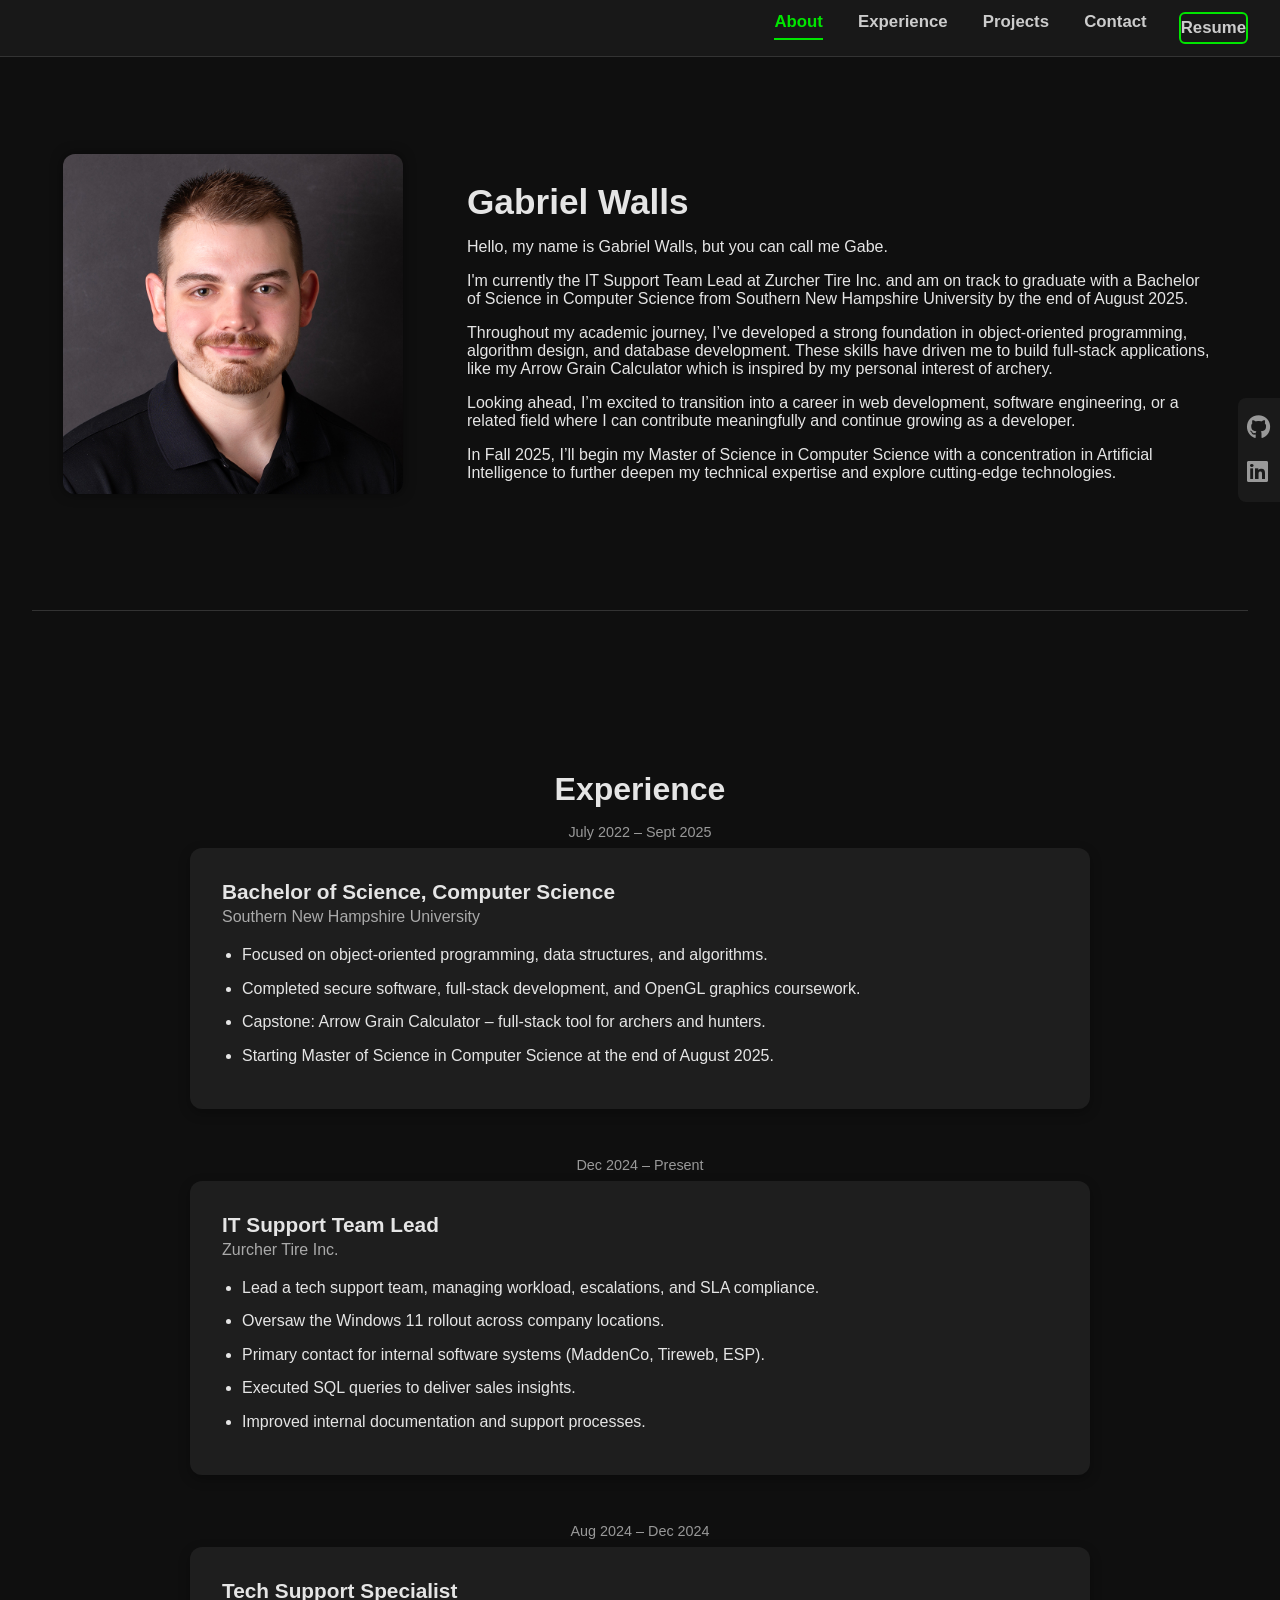
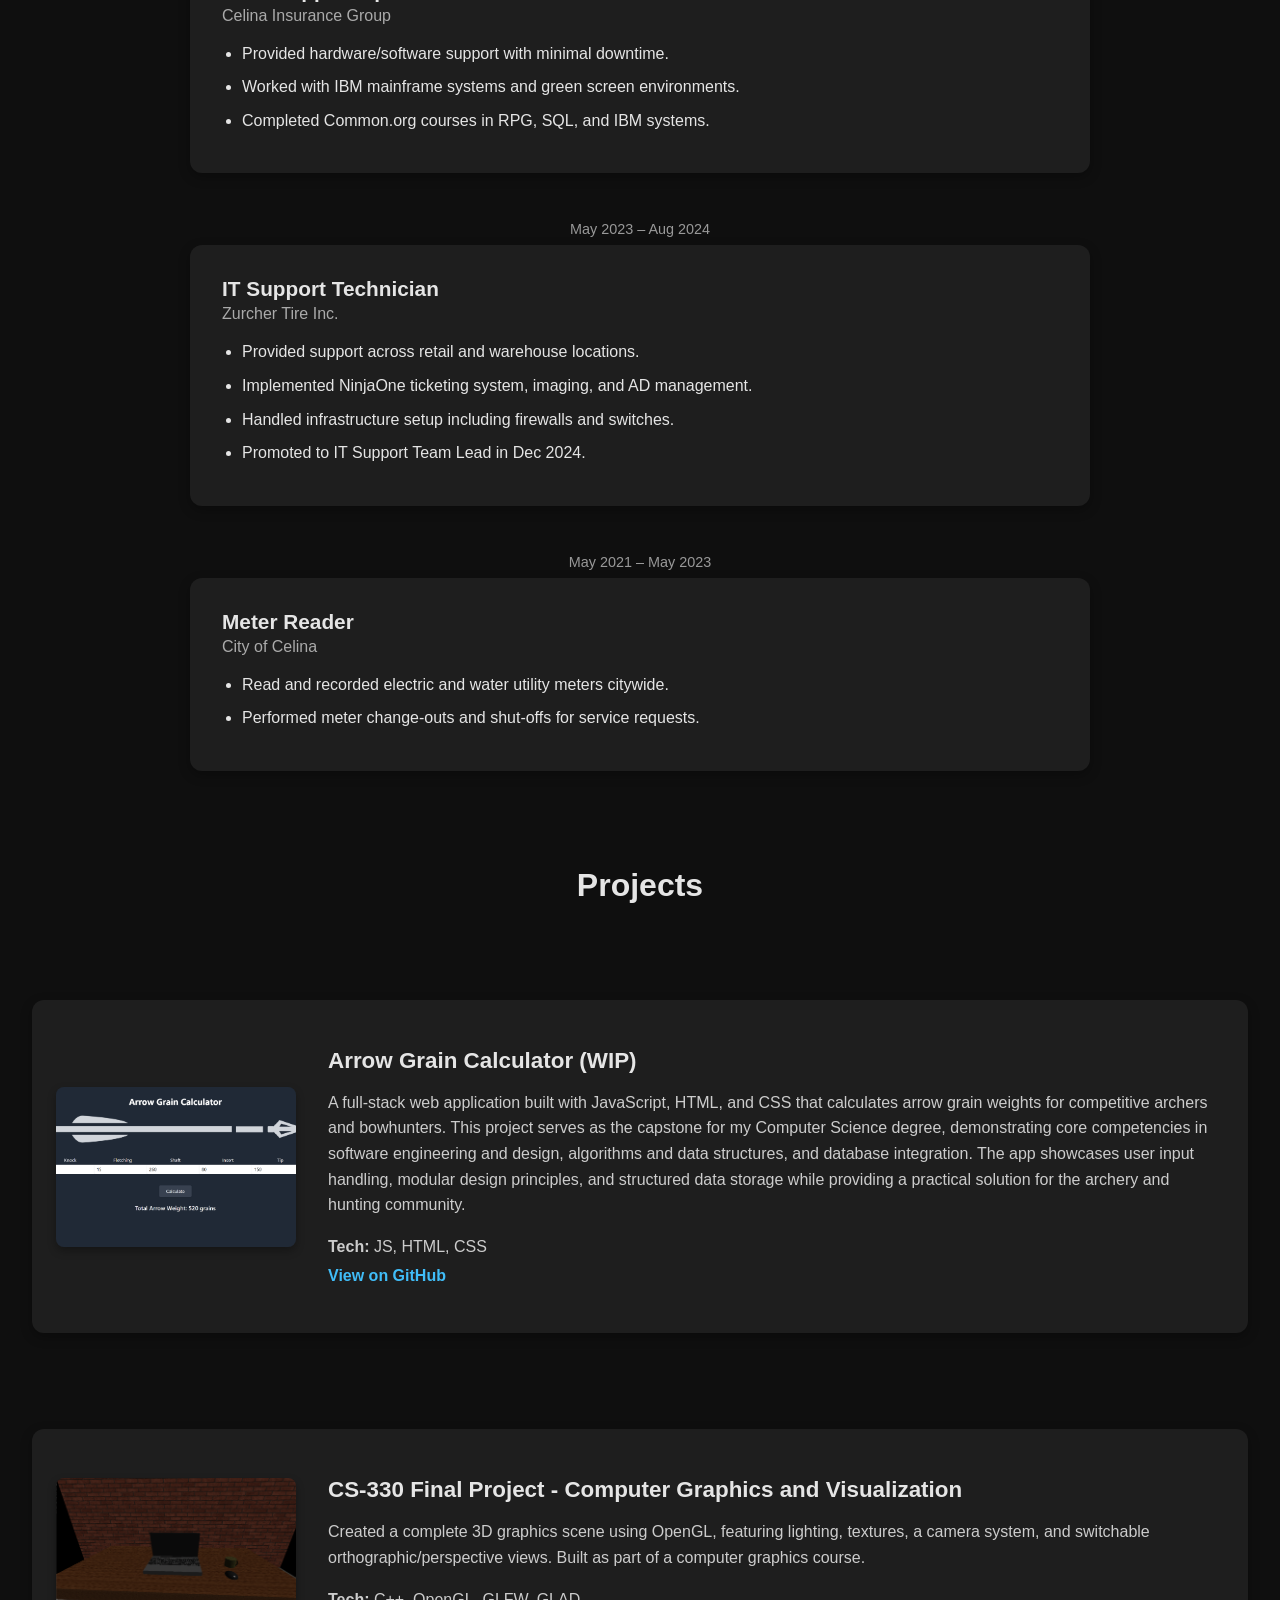
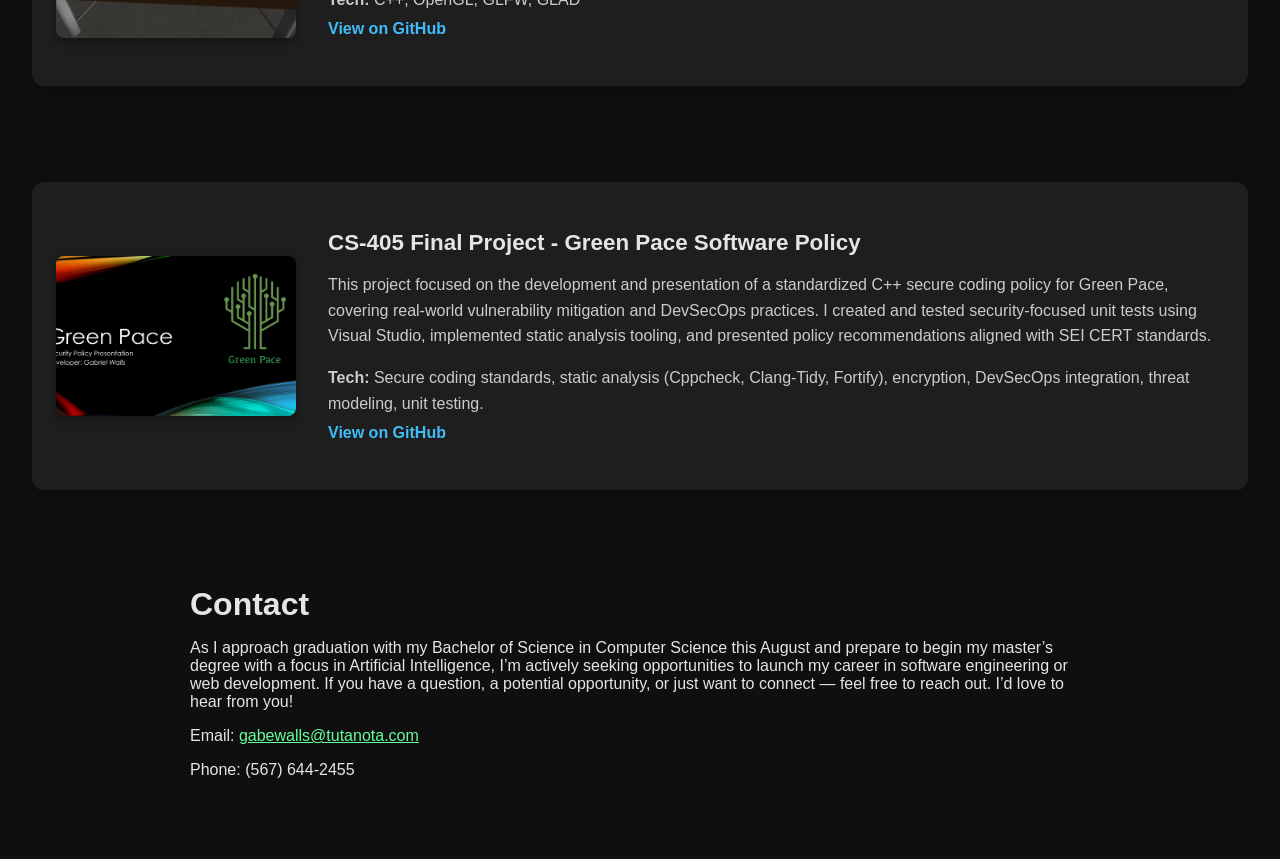
==== index.html @ 46e1a465 "Fixed github links for CS405 and CS330 projects" ====
<!DOCTYPE html>
<html lang="en">
<head>
  <meta charset="UTF-8" />
  
  <meta name="viewport" content="width=device-width, initial-scale=1.0"/>
  <title>Gabriel Walls | Portfolio</title>
  <link rel="stylesheet" href="styles.css">
  
  <!-- AOS (Animate On Scroll) CSS -->
  <link href="https://unpkg.com/aos@2.3.4/dist/aos.css" rel="stylesheet">
  <link rel="stylesheet" href="https://cdnjs.cloudflare.com/ajax/libs/font-awesome/6.5.0/css/all.min.css">

</head>
<body>
 

    <!-- Top-Centered Navigation -->
    <header class="top-nav">
      <!-- <h1>Gabriel Walls</h1> -->
      <nav>
        <ul>
          <li><a href="#about">About</a></li>
          <li><a href="#experience">Experience</a></li>
          <li><a href="#projects">Projects</a></li>
          <li><a href="#contact">Contact</a></li>
        </ul>
        
      <a href="path/to/Gabriel_Walls_Resume.pdf" 
       class="resume-btn" 
       target="_blank" 
       rel="noopener noreferrer">
      Resume
        </a>
      </nav>
      
     <div class="social-vertical">
      <a href="https://github.com/GabeWalls" target="_blank" aria-label="GitHub">
        <i class="fab fa-github"></i>
      </a>
      <a href="https://www.linkedin.com/in/gabriel-walls-12373b21a/" target="_blank" aria-label="LinkedIn">
        <i class="fab fa-linkedin"></i>
      </a>
    </div>


  </header>
  
    <!-- Main Content Area -->

      <!-- About Section -->
      <section id="about" class="about-section" data-aos="fade-right">
        <div class="about-image">
          <img src="images/Gabe.Walls.jpg" alt="Gabriel Walls">
        </div>
        <div class="about-text">
          <h2>Gabriel Walls</h2>
            <p>Hello, my name is Gabriel Walls, but you can call me Gabe.</p>
          
            <p>I'm currently the IT Support Team Lead at Zurcher Tire Inc. and am on track to graduate with a Bachelor of Science in Computer Science from Southern New Hampshire University by the end of August 2025.</p>
  
            <p>Throughout my academic journey, I’ve developed a strong foundation in object-oriented programming, algorithm design, and database development. These skills have driven me to build full-stack applications, like my Arrow Grain Calculator which is inspired by my personal interest of archery.</p>
  
            <p>Looking ahead, I’m excited to transition into a career in web development, software engineering, or a related field where I can contribute meaningfully and continue growing as a developer.</p>

            <p>In Fall 2025, I’ll begin my Master of Science in Computer Science with a concentration in Artificial Intelligence to further deepen my technical expertise and explore cutting-edge technologies.</p>
        </div>
      </section>

  <!-- Moved this down to see if it makes about section wider.  .content was constricting about section from being wider-->
  <!-- <main class="content"> -->
  
      <!-- Experience Section -->
      <section id="experience">
        <h2 data-aos="fade-right">Experience</h2>
        
         <div class="experience-item" data-aos="fade-right">
          <div class="experience-date">July 2022 – Sept 2025</div>
          <div class="experience-bubble">
            <h3>Bachelor of Science, Computer Science</h3>
            <h4>Southern New Hampshire University</h4>
            <ul>
              <li>Focused on object-oriented programming, data structures, and algorithms.</li>
              <li>Completed secure software, full-stack development, and OpenGL graphics coursework.</li>
              <li>Capstone: Arrow Grain Calculator – full-stack tool for archers and hunters.</li>
              <li>Starting Master of Science in Computer Science at the end of August 2025.</li>
            </ul>
          </div>
        </div>
      
        <div class="experience-item" data-aos="fade-right">
          <div class="experience-date">Dec 2024 – Present</div>
          <div class="experience-bubble">
            <h3>IT Support Team Lead</h3>
            <h4>Zurcher Tire Inc.</h4>
            <ul>
              <li>Lead a tech support team, managing workload, escalations, and SLA compliance.</li>
              <li>Oversaw the Windows 11 rollout across company locations.</li>
              <li>Primary contact for internal software systems (MaddenCo, Tireweb, ESP).</li>
              <li>Executed SQL queries to deliver sales insights.</li>
              <li>Improved internal documentation and support processes.</li>
            </ul>
          </div>
        </div>
      
        <div class="experience-item" data-aos="fade-right">
          <div class="experience-date">Aug 2024 – Dec 2024</div>
          <div class="experience-bubble">
            <h3>Tech Support Specialist</h3>
            <h4>Celina Insurance Group</h4>
            <ul>
              <li>Provided hardware/software support with minimal downtime.</li>
              <li>Worked with IBM mainframe systems and green screen environments.</li>
              <li>Completed Common.org courses in RPG, SQL, and IBM systems.</li>
            </ul>
          </div>
        </div>
      
        <div class="experience-item" data-aos="fade-right">
          <div class="experience-date">May 2023 – Aug 2024</div>
          <div class="experience-bubble">
            <h3>IT Support Technician</h3>
            <h4>Zurcher Tire Inc.</h4>
            <ul>
              <li>Provided support across retail and warehouse locations.</li>
              <li>Implemented NinjaOne ticketing system, imaging, and AD management.</li>
              <li>Handled infrastructure setup including firewalls and switches.</li>
              <li>Promoted to IT Support Team Lead in Dec 2024.</li>
            </ul>
          </div>
        </div>
      
        <div class="experience-item" data-aos="fade-right">
          <div class="experience-date">May 2021 – May 2023</div>
          <div class="experience-bubble">
            <h3>Meter Reader</h3>
            <h4>City of Celina</h4>
            <ul>
              <li>Read and recorded electric and water utility meters citywide.</li>
              <li>Performed meter change-outs and shut-offs for service requests.</li>
            </ul>
          </div>
        </div>
        
      </section>

      <!-- Projects Section -->
      <section id="projects">
        <h2 data-aos="fade-right">Projects</h2>
      
        <div class="project" data-aos="fade-right">
          <img src="images/arrow-grain-calculator.png" alt="Arrow Grain Calculator screenshot">
          <div class="project-details">
            <h3>Arrow Grain Calculator (WIP)</h3>
            <p>A full-stack web application built with JavaScript, HTML, and CSS that calculates arrow grain weights for competitive archers and bowhunters. This project serves as the capstone for my Computer Science degree, demonstrating core competencies in software engineering and design, algorithms and data structures, and database integration. The app showcases user input handling, modular design principles, and structured data storage while providing a practical solution for the archery and hunting community.</p>
            <p><strong>Tech:</strong> JS, HTML, CSS</p>
            <a href="https://github.com/GabeWalls/arrow-grain-calculator" target="_blank">View on GitHub</a>
          </div>
        </div>
      
        <div class="project" data-aos="fade-right">
          <img src="images/CS330-project.png" alt="OpenGL Scene screenshot">
          <div class="project-details">
            <h3>CS-330 Final Project - Computer Graphics and Visualization</h3>
            <p>Created a complete 3D graphics scene using OpenGL, featuring lighting, textures, a camera system, and switchable orthographic/perspective views. Built as part of a computer graphics course.</p>
            <p><strong>Tech:</strong> C++, OpenGL, GLFW, GLAD</p>
            <a href="https://github.com/GabeWalls/CS330" target="_blank">View on GitHub</a>
          </div>
        </div>
      
        <div class="project" data-aos="fade-right">
          <img src="images/CS405-project.png" alt="Secure Software screenshot">
          <div class="project-details">
            <h3>CS-405 Final Project - Green Pace Software Policy</h3>
            <p>This project focused on the development and presentation of a standardized C++ secure coding policy for Green Pace, covering real-world vulnerability mitigation and DevSecOps practices. I created and tested security-focused unit tests using Visual Studio, implemented static analysis tooling, and presented policy recommendations aligned with SEI CERT standards.</p>
            <p><strong>Tech:</strong> Secure coding standards, static analysis (Cppcheck, Clang-Tidy, Fortify), encryption, DevSecOps integration, threat modeling, unit testing.</p>
            <a href="https://github.com/GabeWalls/CS405" target="_blank">View on GitHub</a>
          </div>
        </div>
      </section>


      <!-- Contact Section -->
      <section id="contact" data-aos="fade-right">
        <h2 data-aos="fade-right">Contact</h2>
        <p>As I approach graduation with my Bachelor of Science in Computer Science this August and prepare to begin my master’s degree with a focus in Artificial Intelligence, I’m actively seeking opportunities to launch my career in software engineering or web development. If you have a question, a potential opportunity, or just want to connect — feel free to reach out. I’d love to hear from you!</p>
        <p>Email: <a href="mailto:gabewalls@tutanota.com">gabewalls@tutanota.com</a></p>
        <p>Phone: (567) 644-2455</p>
      </section>

    <!-- </main> -->
  

  <script>
  const sections = document.querySelectorAll("section");
  const navLinks = document.querySelectorAll(".top-nav nav a");

  window.addEventListener("scroll", () => {
    let current = "";

    sections.forEach((section) => {
      const sectionTop = section.offsetTop;
      const sectionHeight = section.clientHeight;
      if (pageYOffset >= sectionTop - sectionHeight / 3) {
        current = section.getAttribute("id");
      }
    });

    navLinks.forEach((link) => {
      link.classList.remove("active");
      if (link.getAttribute("href") === `#${current}`) {
        link.classList.add("active");
      }
    });
  });
</script>

<!-- AOS JS -->
<script src="https://unpkg.com/aos@2.3.4/dist/aos.js"></script>
<script>
  AOS.init({
    once: true // ensures animations only happen once
  });
</script>
  
</body>
</html>
---- styles.css ----
body {
  margin: 0;
  font-family: 'Segoe UI', sans-serif;
  background-color: #0f0f0f;
  color: #e5e5e5;
  scroll-behavior: smooth;
}

html {
  scroll-padding-top: 100px; /* Match this to your navbar height */
}

/* TOP NAVIGATION */
.top-nav {
  background-color: rgba(26, 26, 26, 0.85);
  padding: 0.5rem 2rem;
  display: flex;
  justify-content: flex-end;
  align-items: center;
  position: sticky;
  top: 0;
  z-index: 1000;
  border-bottom: 1px solid #333;
  transition: background-color 0.3s ease;
}

.top-nav nav {
  display: flex;
  align-items: center;
  gap: 2rem;
}

/* Nav Links */
.top-nav nav ul {
  list-style: none;
  display: flex;
  gap: 2.2rem;
  margin: 0;
  padding: 0;
  align-items: center;
}

.top-nav nav li {
  display: flex;
  align-items: center;
}

.top-nav nav a {
  position: relative;
  color: #ccc;
  text-decoration: none;
  font-weight: 600;
  font-size: 1.05rem;
  padding: 0.25rem 0;
  transition: color 0.3s ease;
}

.top-nav nav ul a::after {
  content: "";
  position: absolute;
  width: 100%;
  height: 2px;
  bottom: -4px;
  left: 0;
  background-color: #00e600;
  transform: scaleX(0);
  transform-origin: right;
  transition: transform 0.3s ease;
}

.top-nav nav ul a:hover,
.top-nav nav ul a.active {
  color: #00e600;
}

.top-nav nav ul a:hover::after,
.top-nav nav ul a.active::after {
  transform: scaleX(1);
  transform-origin: left;
}

/* Resume Button */
/* Resume Button Wrapper */
.resume-button {
  margin-left: 1.5rem;
  position: relative;
  top: -2px; /* Slightly raise button */
}

/* Resume Button Styling */
.resume-btn {
  padding: 0.4rem 1rem;
  border: 1px solid #00e600;
  display: inline-block;
  padding: 0.5rem 1.2rem;
  border: 2px solid #00e600;
  background-color: transparent;
  color: #00e600;
  border-radius: 6px;
  font-weight: 600;
  font-size: 0.95rem;
  background-color: transparent;
  transition: background-color 0.3s ease, color 0.3s ease, transform 0.3s ease;
  display: inline-block;
  line-height: 1;
  text-decoration: none !important; /* Override underline */
  transition: background-color 0.3s ease, color 0.3s ease, transform 0.2s ease;
  line-height: 1.2;
}

.resume-btn:hover {
  background-color: #00e600;
  color: #000;
  text-decoration: none;       /* Prevent underline on hover */
  transform: translateY(-2px);
  box-shadow: 0 2px 6px rgba(0, 230, 0, 0.3);
  text-decoration: none !important; /* Ensure no underline on hover */
  } 
  
/* SOCIAL LINKS */
.social-vertical {
  position: fixed;
  top: 50%;
  right: 0;
  transform: translateY(-50%);
  display: flex;
  flex-direction: column;
  gap: 1rem;
  background: #1a1a1a;
  padding: 1rem 0.6rem;
  border-top-left-radius: 8px;
  border-bottom-left-radius: 8px;
  z-index: 1000;
}

.social-vertical a {
  color: #999;
  font-size: 1.5rem;
  transition: color 0.3s ease, transform 0.2s ease;
}

.social-vertical a:hover {
  color: #00e600;
  transform: scale(1.2);
}


/* ABOUT SECTION */
.about-section {
  max-width: 1400px; /* Wider container */
  margin: 0 auto;
  padding: 6rem 2rem 4rem;
  display: flex;
  align-items: center;
  justify-content: center;
  gap: 4rem; /* More breathing room */
  flex-wrap: wrap;
}

/* Text Container */
.about-text {
  flex: 1;
  min-width: 300px;
  max-width: 750px; /* Wider text column */
}

/* Image Styling */
.about-image img {
  width: 340px;
  height: 340px;
  object-fit: cover;
  border-radius: 12px;
  box-shadow: 0 0 12px rgba(0, 0, 0, 0.5);
  transition: transform 0.3s ease, box-shadow 0.3s ease;
}

.about-image img:hover {
  transform: translateY(-6px);
  box-shadow: 0 6px 16px rgba(0, 0, 0, 0.6);
}

/* Heading */
.about-text h2 {
  font-size: 2.2rem;
  margin-bottom: 1rem;
}

/* soft divider after about section */
.about-section::after {
  content: "";
  display: block;
  width: 100%;
  height: 1px;
  background-color: #333;
  margin-top: 3rem;
}

/* EXPERIENCE SECTION */
#experience {
  max-width: 900px;
  margin: 5rem auto;
  margin-top: 6rem;
  margin-bottom: 6rem;
  padding: 0 1rem;
  text-align: center;
}

.experience-item {
  margin-bottom: 3rem;
}

.experience-date {
  font-size: 0.9rem;
  color: #999;
  margin-bottom: 0.5rem;
}

.experience-bubble {
  background-color: #1e1e1e;
  border-radius: 12px;
  padding: 2rem;
  text-align: left;
  box-shadow: 0 4px 12px rgba(0, 0, 0, 0.3);
  transition: transform 0.3s ease, box-shadow 0.3s ease;
}

.experience-bubble:hover {
  transform: translateY(-6px);
  box-shadow: 0 6px 18px rgba(0, 0, 0, 0.4);
}

.experience-bubble h3 {
  margin: 0;
  font-size: 1.3rem;
  color: #e5e5e5;
}

.experience-bubble h4 {
  margin: 0.25rem 0 1rem;
  font-weight: normal;
  color: #aaa;
  font-size: 1rem;
}

.experience-bubble ul {
  padding-left: 1.25rem;
  line-height: 1.6;
  margin: 0;
}

.experience-bubble ul li {
  margin-bottom: 0.5rem;
}

/* PROJECTS SECTION */
#projects {
  max-width: 1400px;
  margin: 0 auto 3rem;
  padding: 0 2rem;
  text-align: center;
}

.project {
  display: flex;
  flex-wrap: wrap;
  gap: 2rem;
  align-items: center;
  background-color: #1e1e1e;
  border-radius: 12px;
  margin: 0 auto 3rem;
  margin-top: 6rem;
  margin-bottom: 6rem;
  text-align: left;
  box-shadow: 0 4px 12px rgba(0, 0, 0, 0.3);
  transition: transform 0.3s ease, box-shadow 0.3s ease;
  max-width: 1400px;
  padding: 3rem 1.5rem;
}

.project:hover {
  transform: translateY(-6px);
  box-shadow: 0 8px 20px rgba(0, 0, 0, 0.5);
  cursor: pointer;
}

.project.aos-animate {
  transform: none !important;
}

.project.aos-animate:hover {
  transform: translateY(-6px) !important;
  box-shadow: 0 8px 20px rgba(0, 0, 0, 0.5);
  cursor: pointer;
}

.project img {
  width: 240px;
  height: 160px;
  object-fit: cover;
  border-radius: 8px;
  box-shadow: 0 4px 8px rgba(0,0,0,0.3);
  flex-shrink: 0;
}

.project-details {
  flex: 1;
  min-width: 280px;
  text-align: left;
}

.project-details h3 {
  margin-top: 0;
  font-size: 1.4rem;
  margin-bottom: 0.5rem;
  color: #e5e5e5;
}

.project-details p {
  margin-bottom: 0.5rem;
  line-height: 1.6;
  color: #ccc;
}

.project-details a {
  color: #40bdf8;
  text-decoration: none;
  font-weight: bold;
}

.project-details a:hover {
  color: #66d9ff;
  text-decoration: underline;
}


/* CONTACT SECTION and other generics, excluding About */
section#contact {
  max-width: 900px;
  margin: 5rem auto;
  padding: 0 1.5rem;
}

.contact {
  max-width: 900px;
  margin: 6rem auto;            /* More space above/below */
  padding: 0 2rem 4rem;         /* Adds horizontal and bottom padding */
  text-align: left;
}

section:not(.about-section) {
  margin-top: 6rem;
  margin-bottom: 6rem;
}

section h2 {
  font-size: 2rem;
  margin-bottom: 1rem;
}

ul li {
  margin-bottom: 0.75rem;
}

a {
  color: #66ff99;
}

a:hover {
  color: #99ffcc;
}
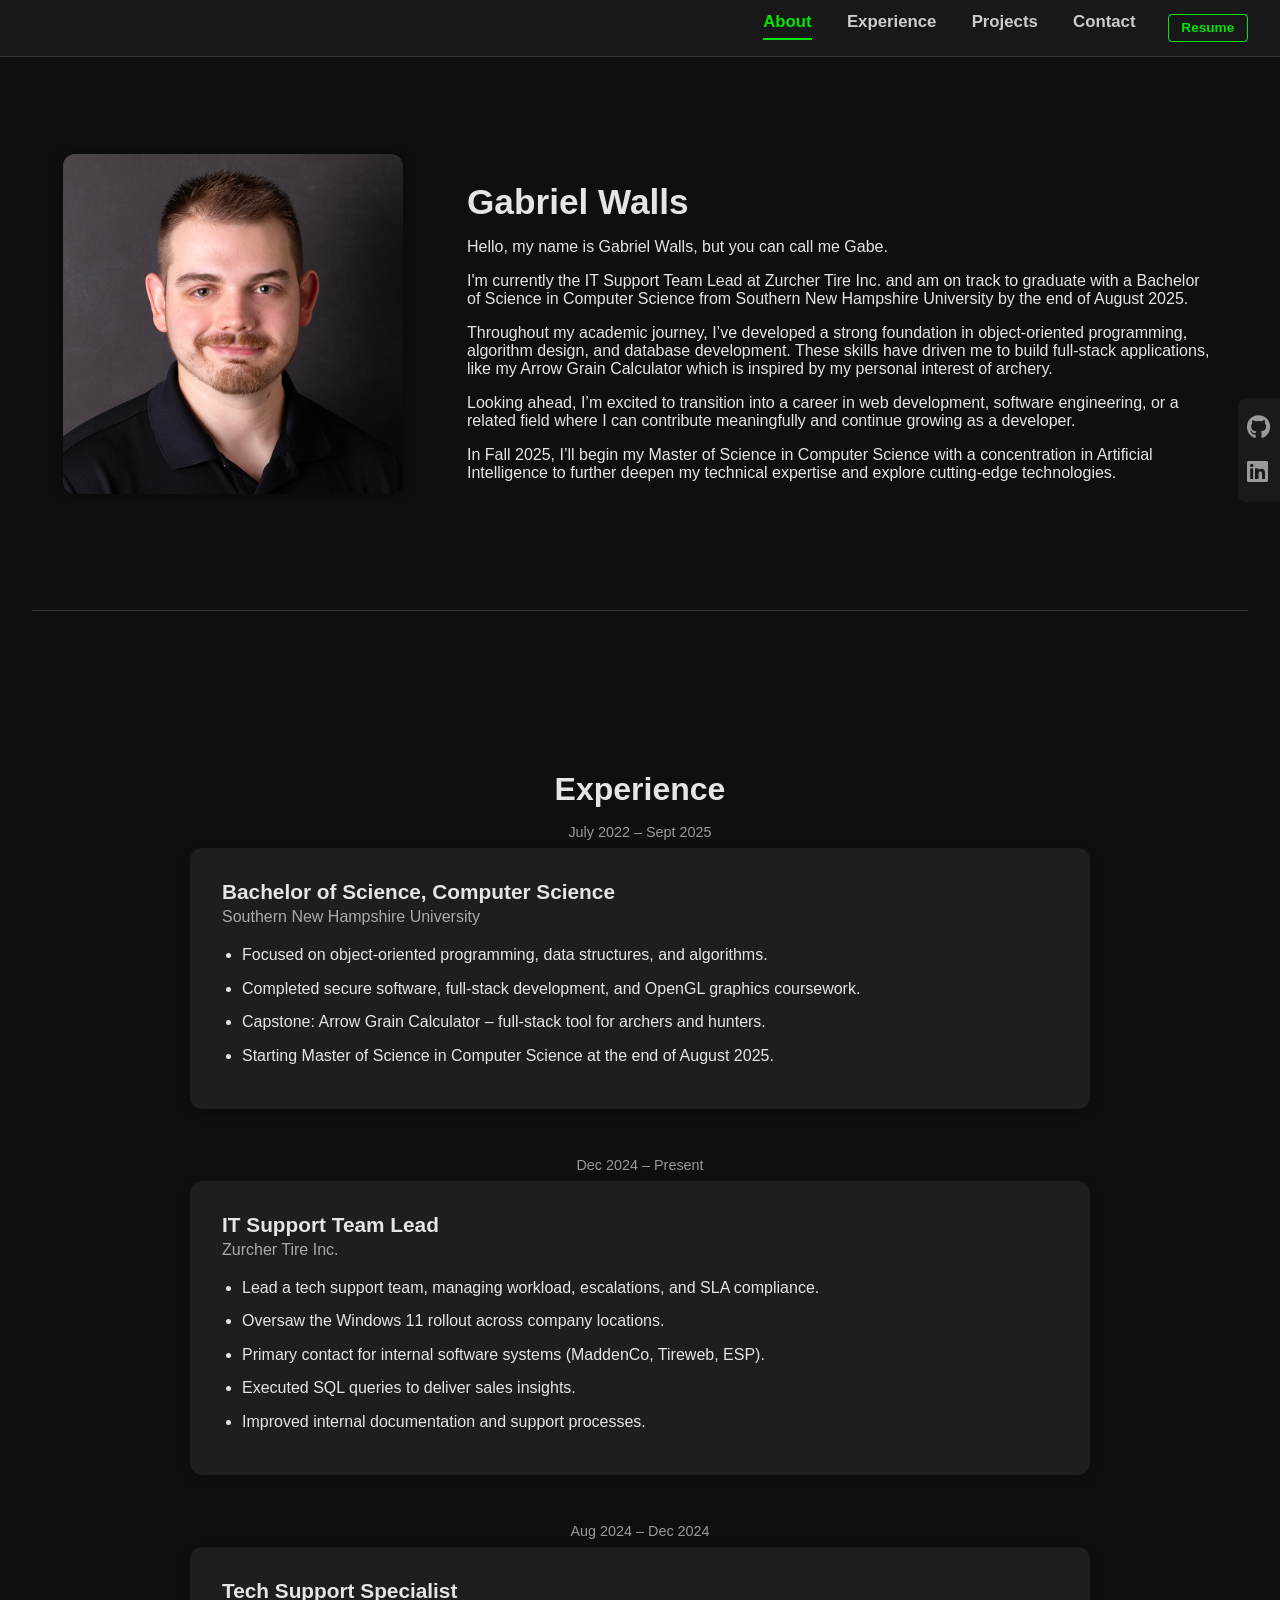
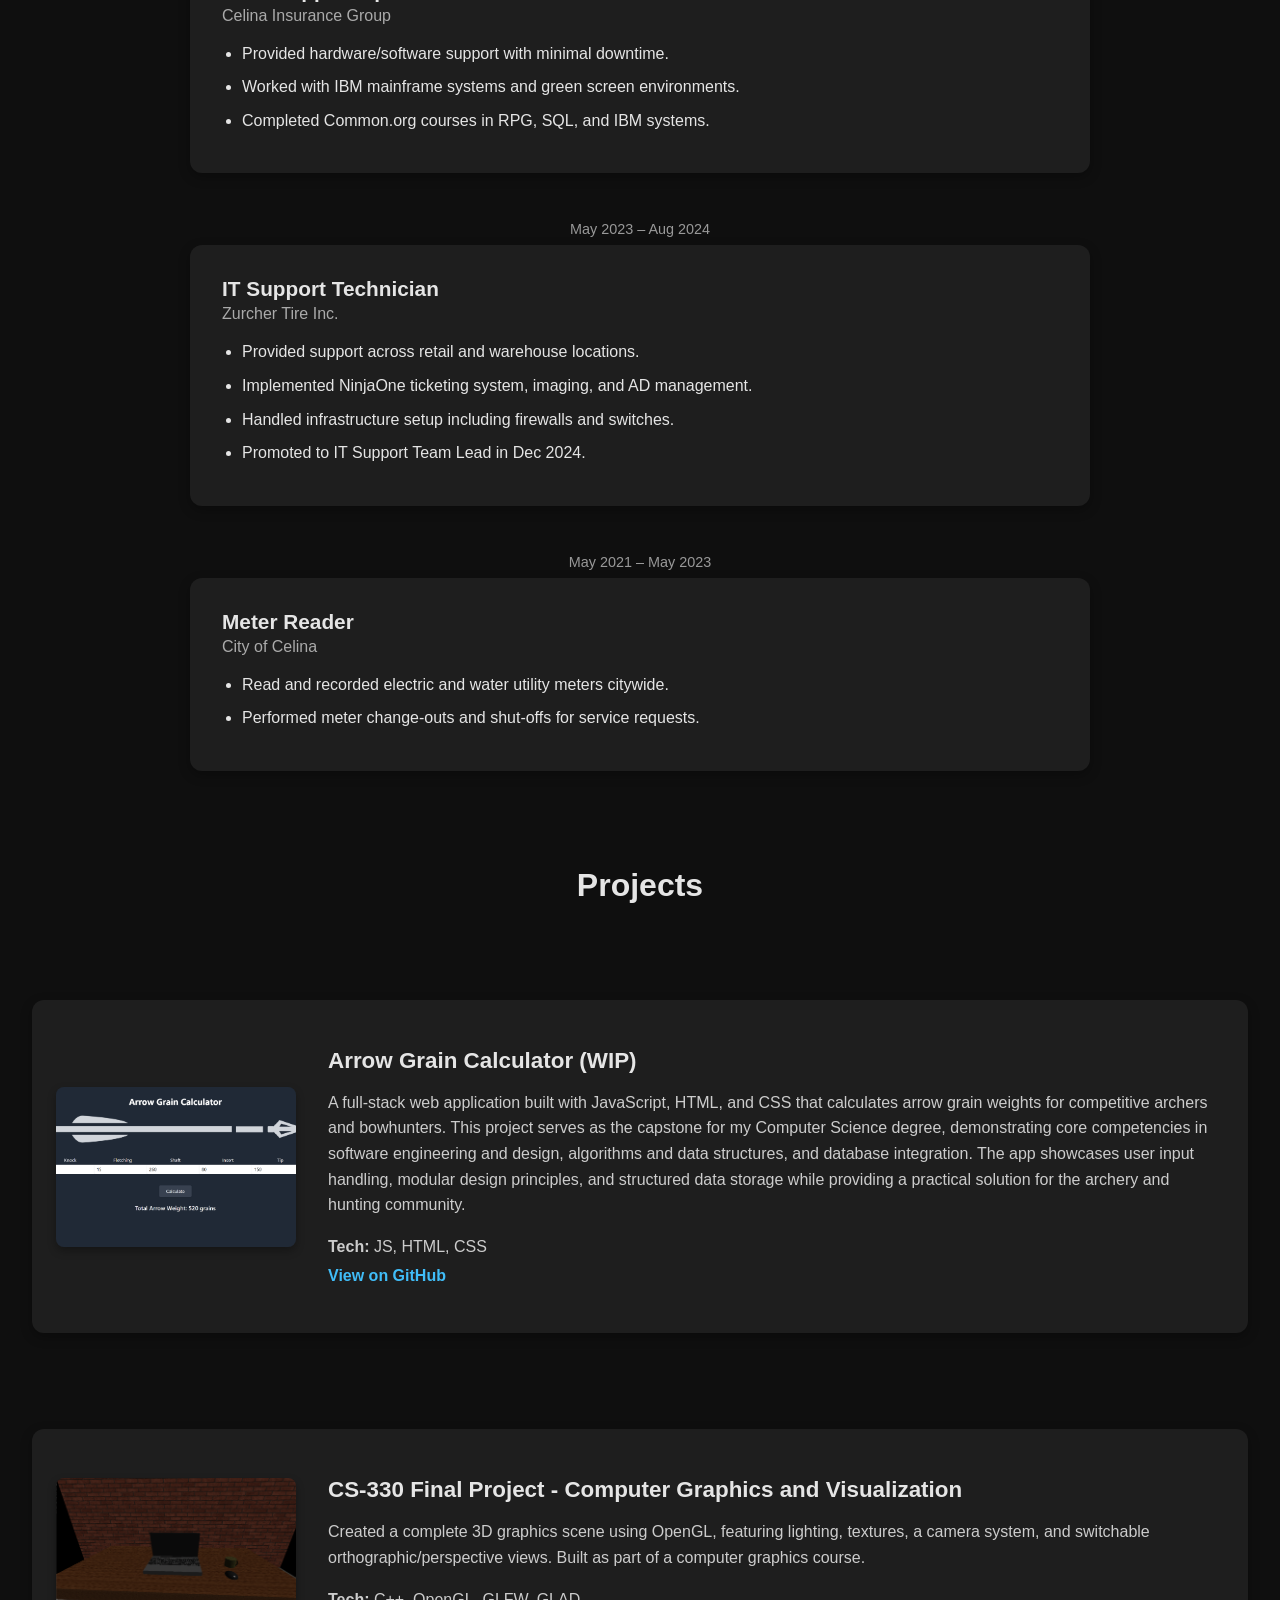
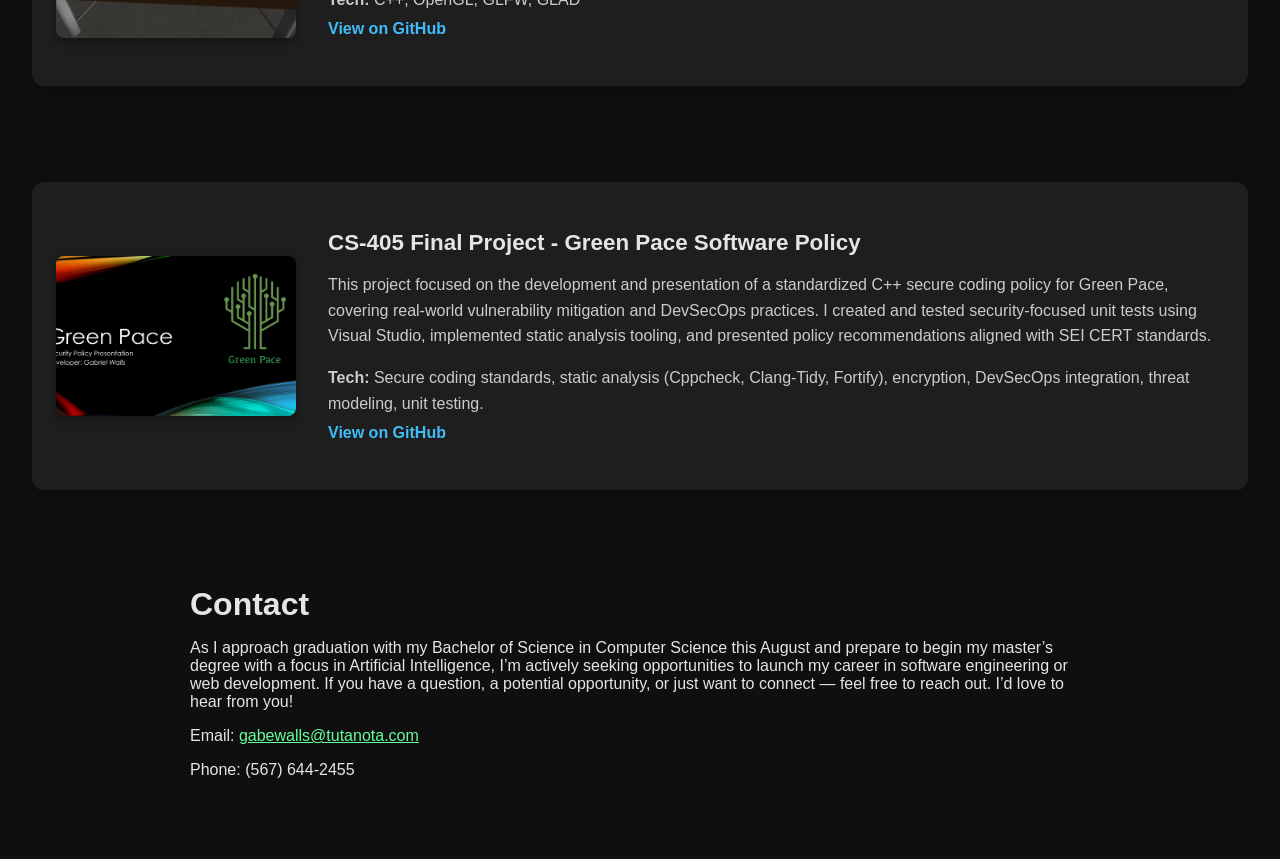
==== commit 804ecd53: "Updated the resume button so it opens pdf of resume" ====
--- a/index.html
+++ b/index.html
@@ -26,12 +26,7 @@
           <li><a href="#contact">Contact</a></li>
         </ul>
         
-      <a href="path/to/Gabriel_Walls_Resume.pdf" 
-       class="resume-btn" 
-       target="_blank" 
-       rel="noopener noreferrer">
-      Resume
-        </a>
+      <a href="assets/Gabriel Walls Resume.pdf" target="_blank" rel="noopener noreferrer" class="resume-btn">Resume</a>
       </nav>
       
      <div class="social-vertical">
--- a/styles.css
+++ b/styles.css
@@ -87,35 +87,26 @@
   top: -2px; /* Slightly raise button */
 }
 
-/* Resume Button Styling */
-.resume-btn {
-  padding: 0.4rem 1rem;
+.top-nav .resume-btn {
+  padding: 0.3rem 0.8rem;
   border: 1px solid #00e600;
-  display: inline-block;
-  padding: 0.5rem 1.2rem;
-  border: 2px solid #00e600;
   background-color: transparent;
   color: #00e600;
-  border-radius: 6px;
+  border-radius: 4px;
   font-weight: 600;
-  font-size: 0.95rem;
-  background-color: transparent;
-  transition: background-color 0.3s ease, color 0.3s ease, transform 0.3s ease;
-  display: inline-block;
-  line-height: 1;
-  text-decoration: none !important; /* Override underline */
+  font-size: 0.85rem !important; /* Force override */
+  text-decoration: none !important;
+  line-height: 1.2;
   transition: background-color 0.3s ease, color 0.3s ease, transform 0.2s ease;
-  line-height: 1.2;
 }
 
 .resume-btn:hover {
   background-color: #00e600;
   color: #000;
-  text-decoration: none;       /* Prevent underline on hover */
   transform: translateY(-2px);
   box-shadow: 0 2px 6px rgba(0, 230, 0, 0.3);
-  text-decoration: none !important; /* Ensure no underline on hover */
-  } 
+  text-decoration: none !important;
+}
   
 /* SOCIAL LINKS */
 .social-vertical {
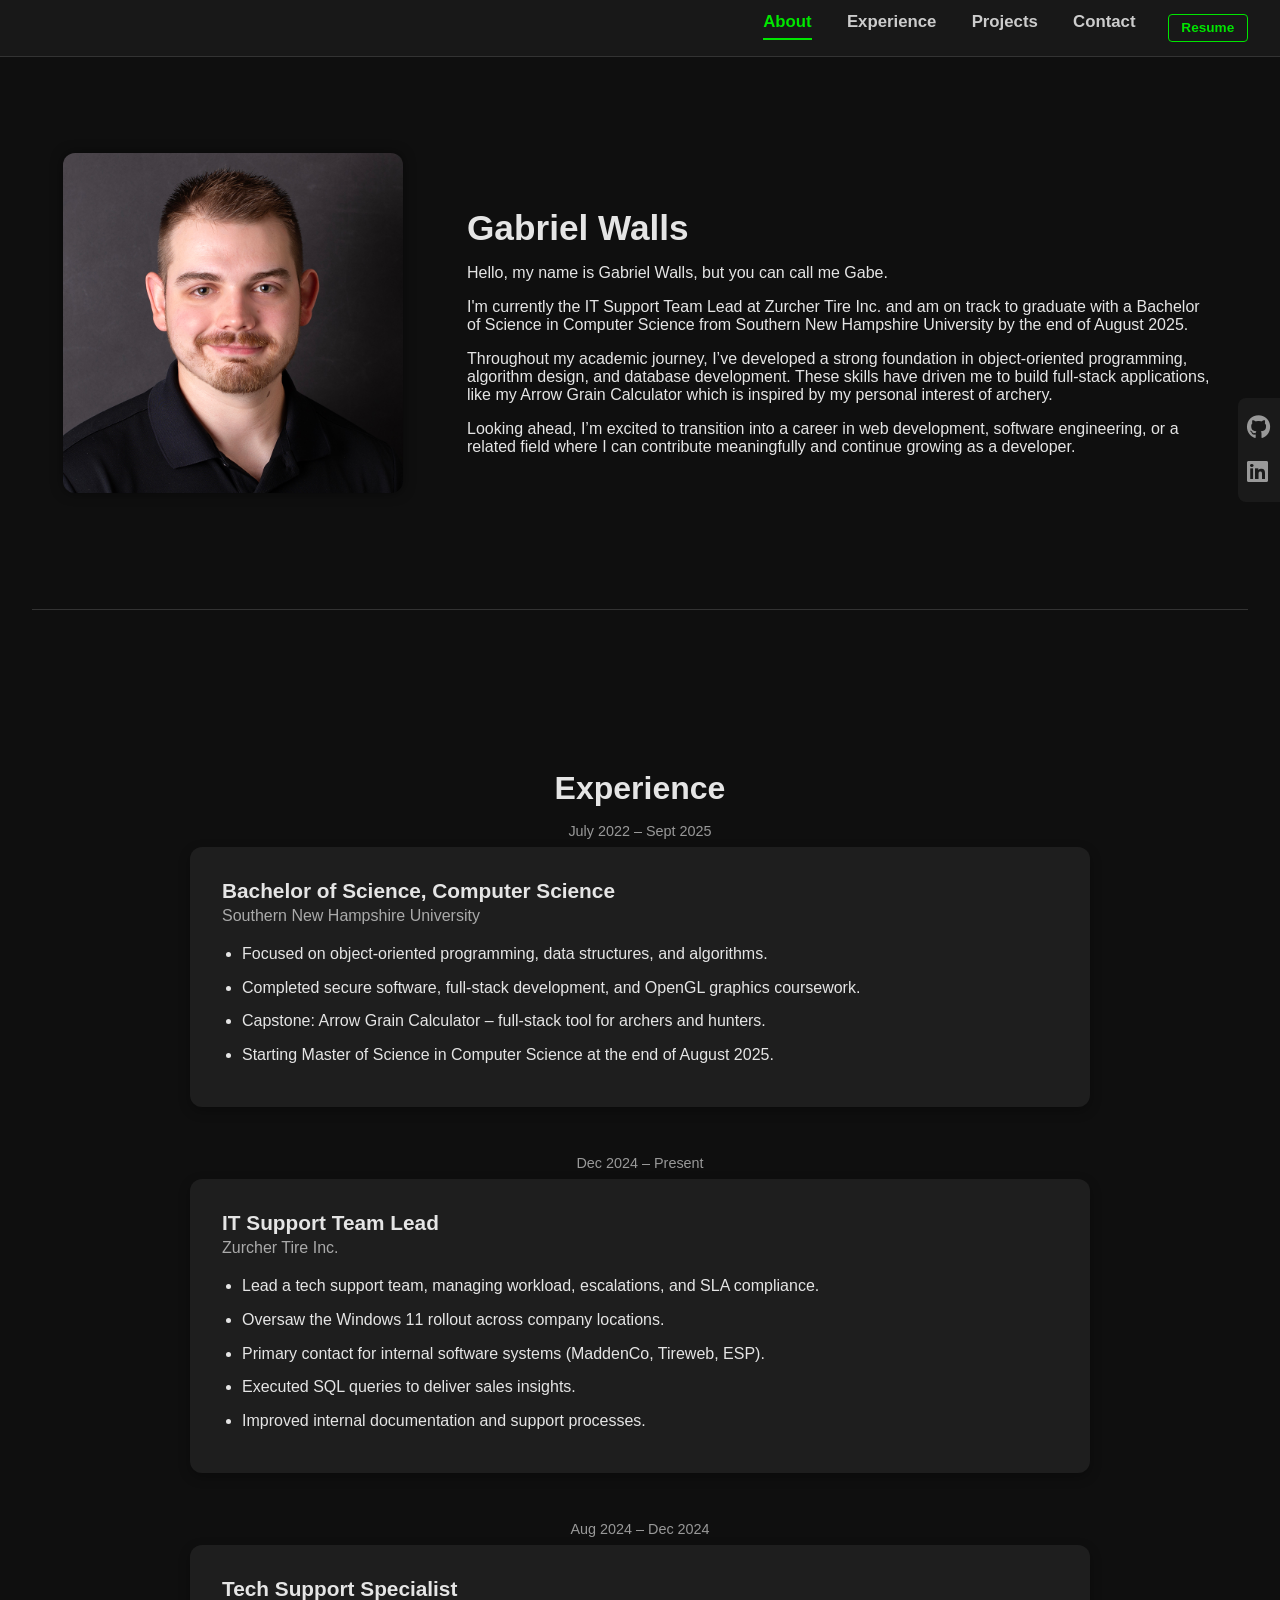
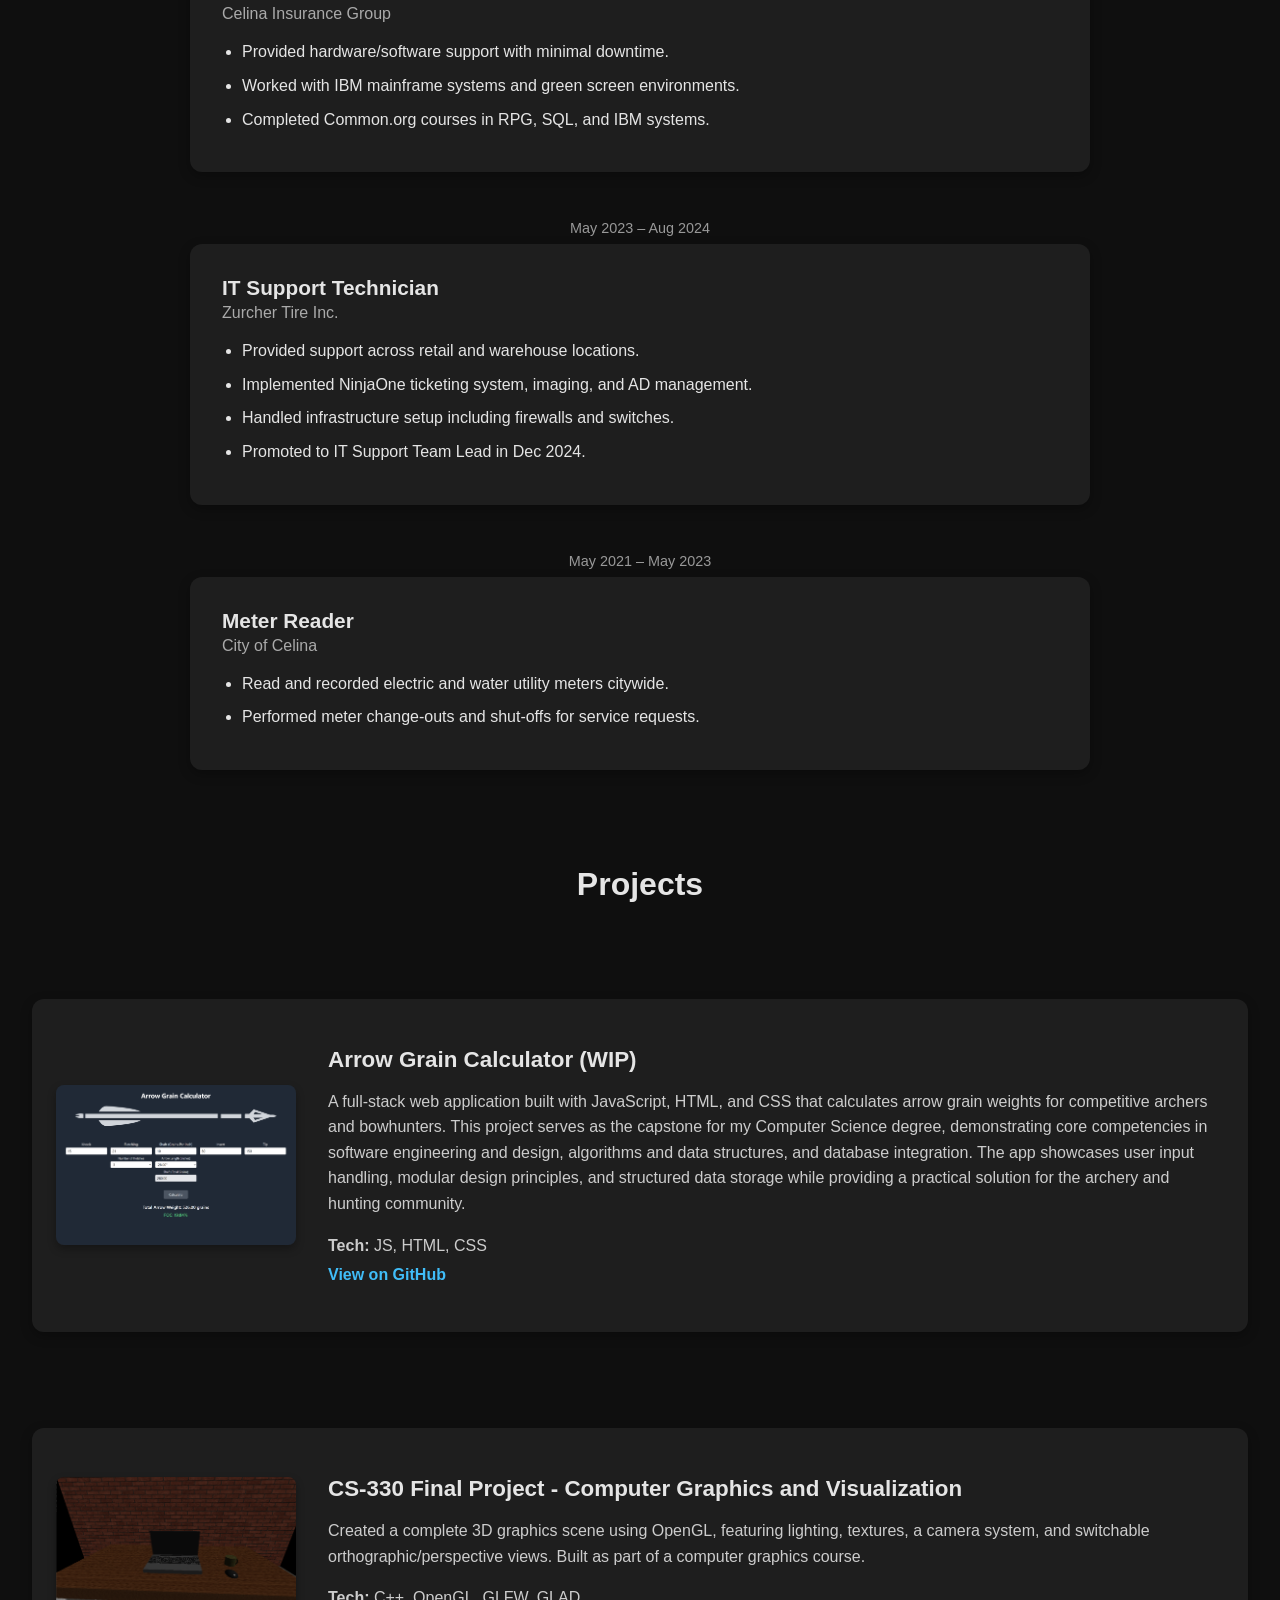
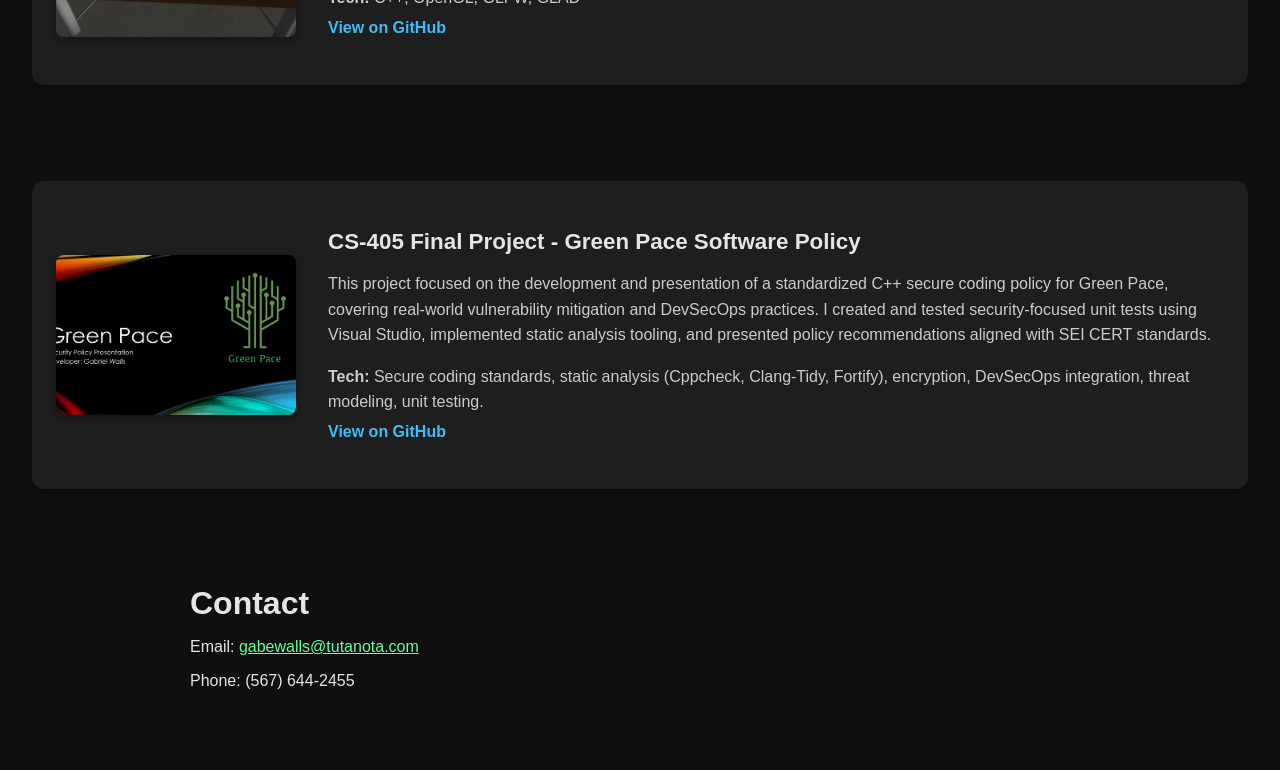
==== commit c1a40a43: "Update About & Contact section" ====
--- a/index.html
+++ b/index.html
@@ -57,8 +57,7 @@
             <p>Throughout my academic journey, I’ve developed a strong foundation in object-oriented programming, algorithm design, and database development. These skills have driven me to build full-stack applications, like my Arrow Grain Calculator which is inspired by my personal interest of archery.</p>
   
             <p>Looking ahead, I’m excited to transition into a career in web development, software engineering, or a related field where I can contribute meaningfully and continue growing as a developer.</p>
-
-            <p>In Fall 2025, I’ll begin my Master of Science in Computer Science with a concentration in Artificial Intelligence to further deepen my technical expertise and explore cutting-edge technologies.</p>
+          
         </div>
       </section>
 
@@ -178,7 +177,6 @@
       <!-- Contact Section -->
       <section id="contact" data-aos="fade-right">
         <h2 data-aos="fade-right">Contact</h2>
-        <p>As I approach graduation with my Bachelor of Science in Computer Science this August and prepare to begin my master’s degree with a focus in Artificial Intelligence, I’m actively seeking opportunities to launch my career in software engineering or web development. If you have a question, a potential opportunity, or just want to connect — feel free to reach out. I’d love to hear from you!</p>
         <p>Email: <a href="mailto:gabewalls@tutanota.com">gabewalls@tutanota.com</a></p>
         <p>Phone: (567) 644-2455</p>
       </section>
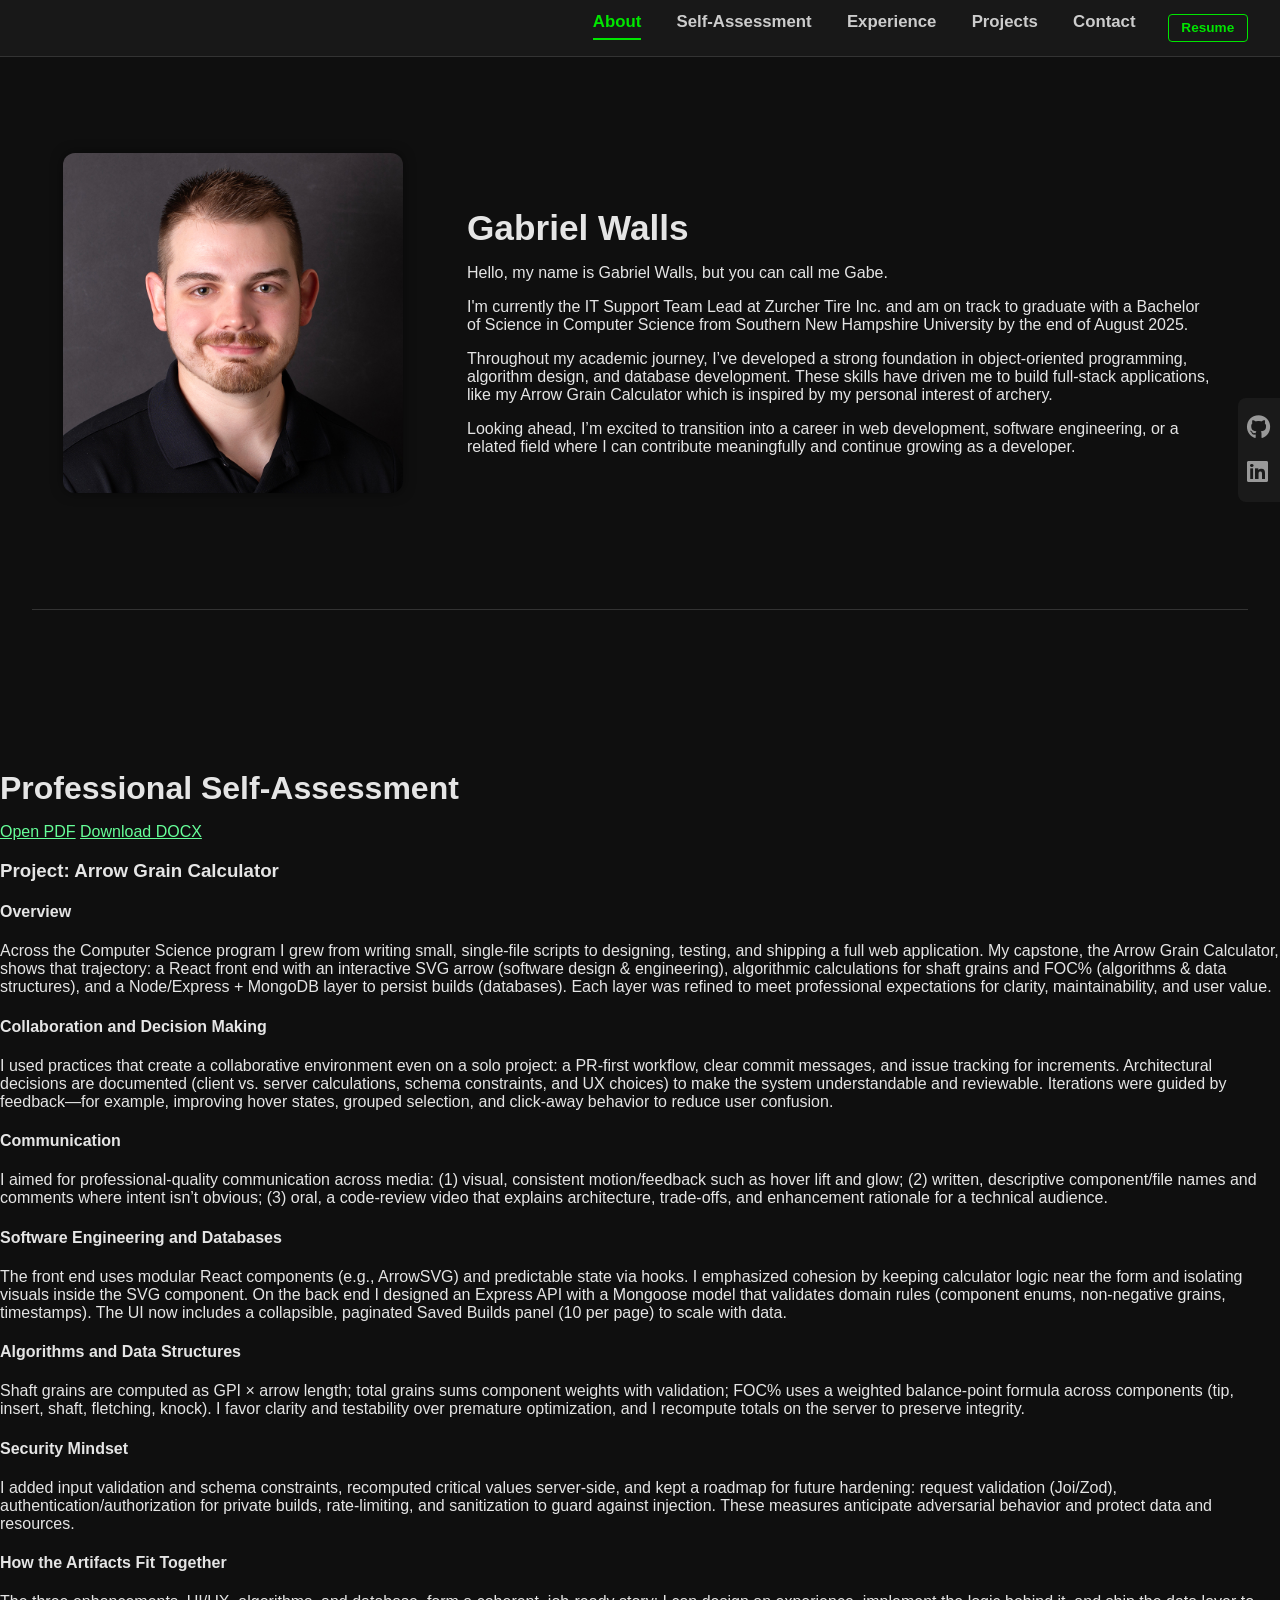
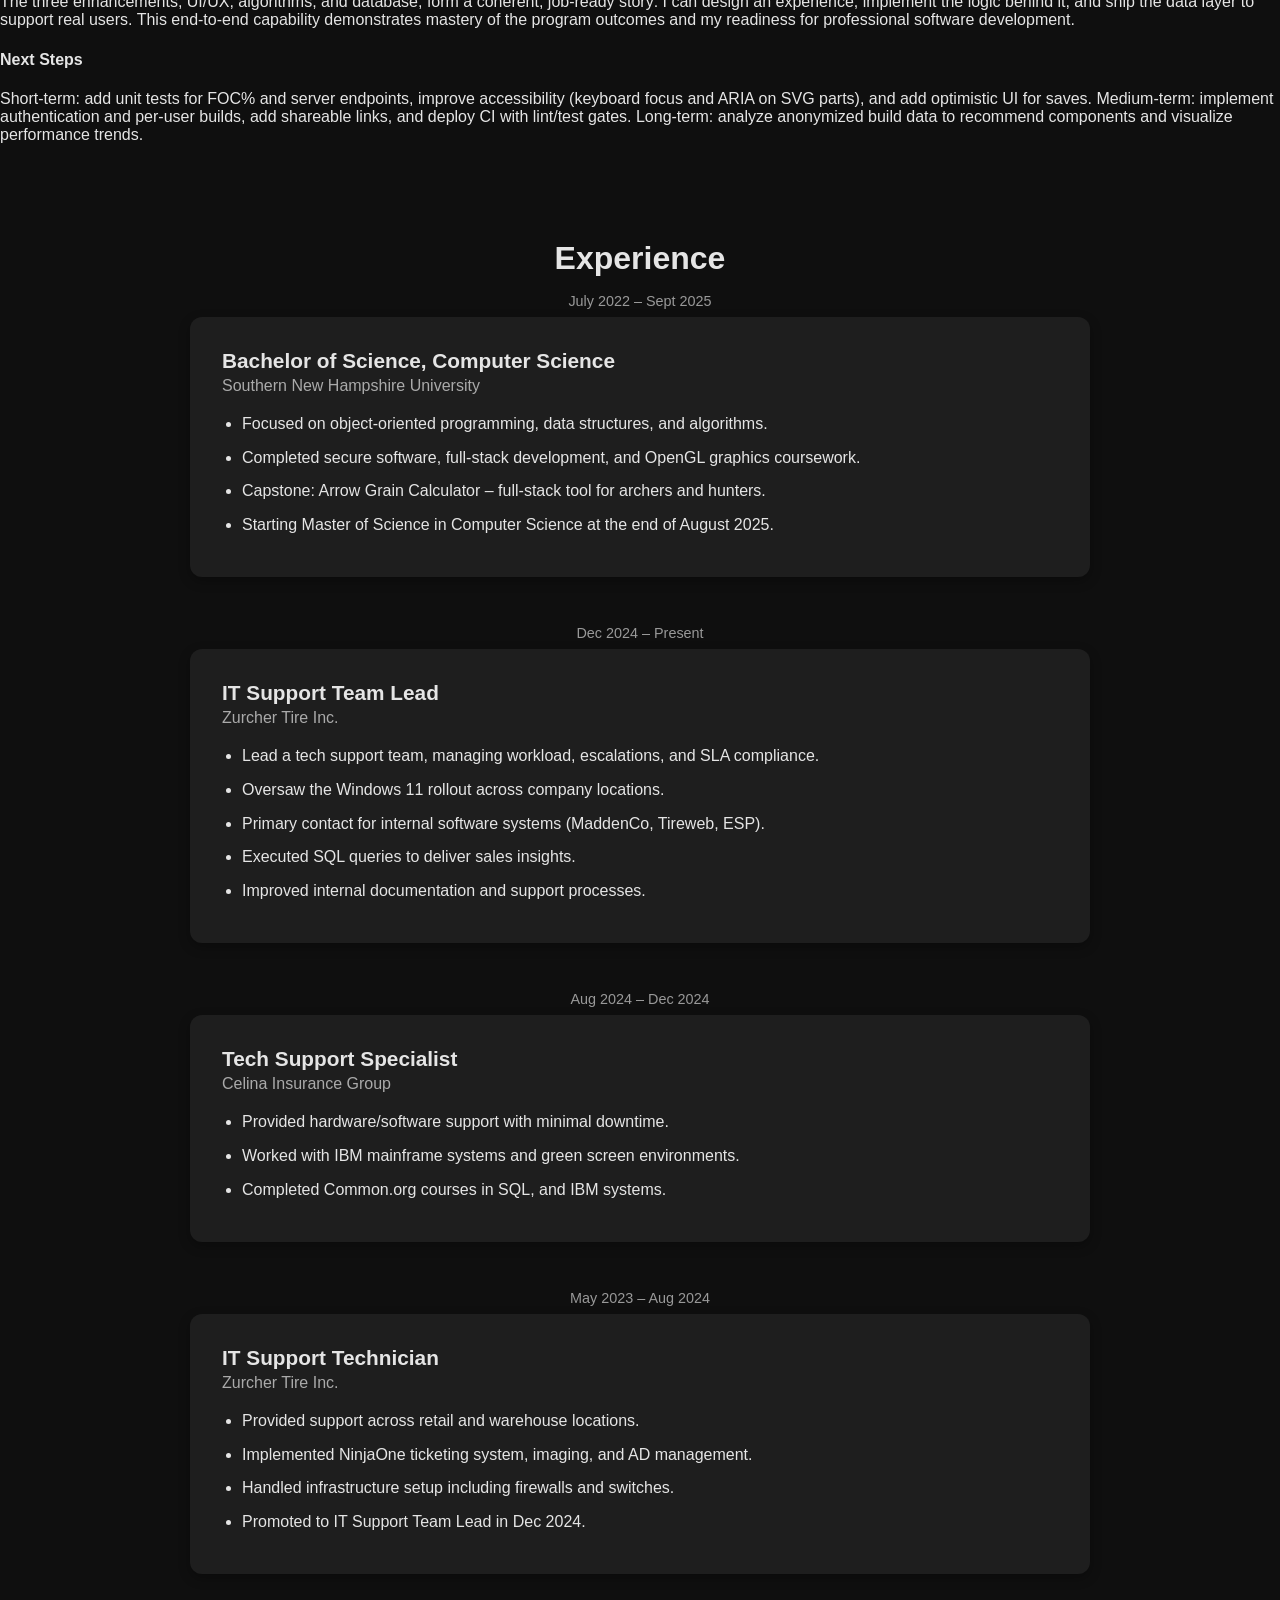
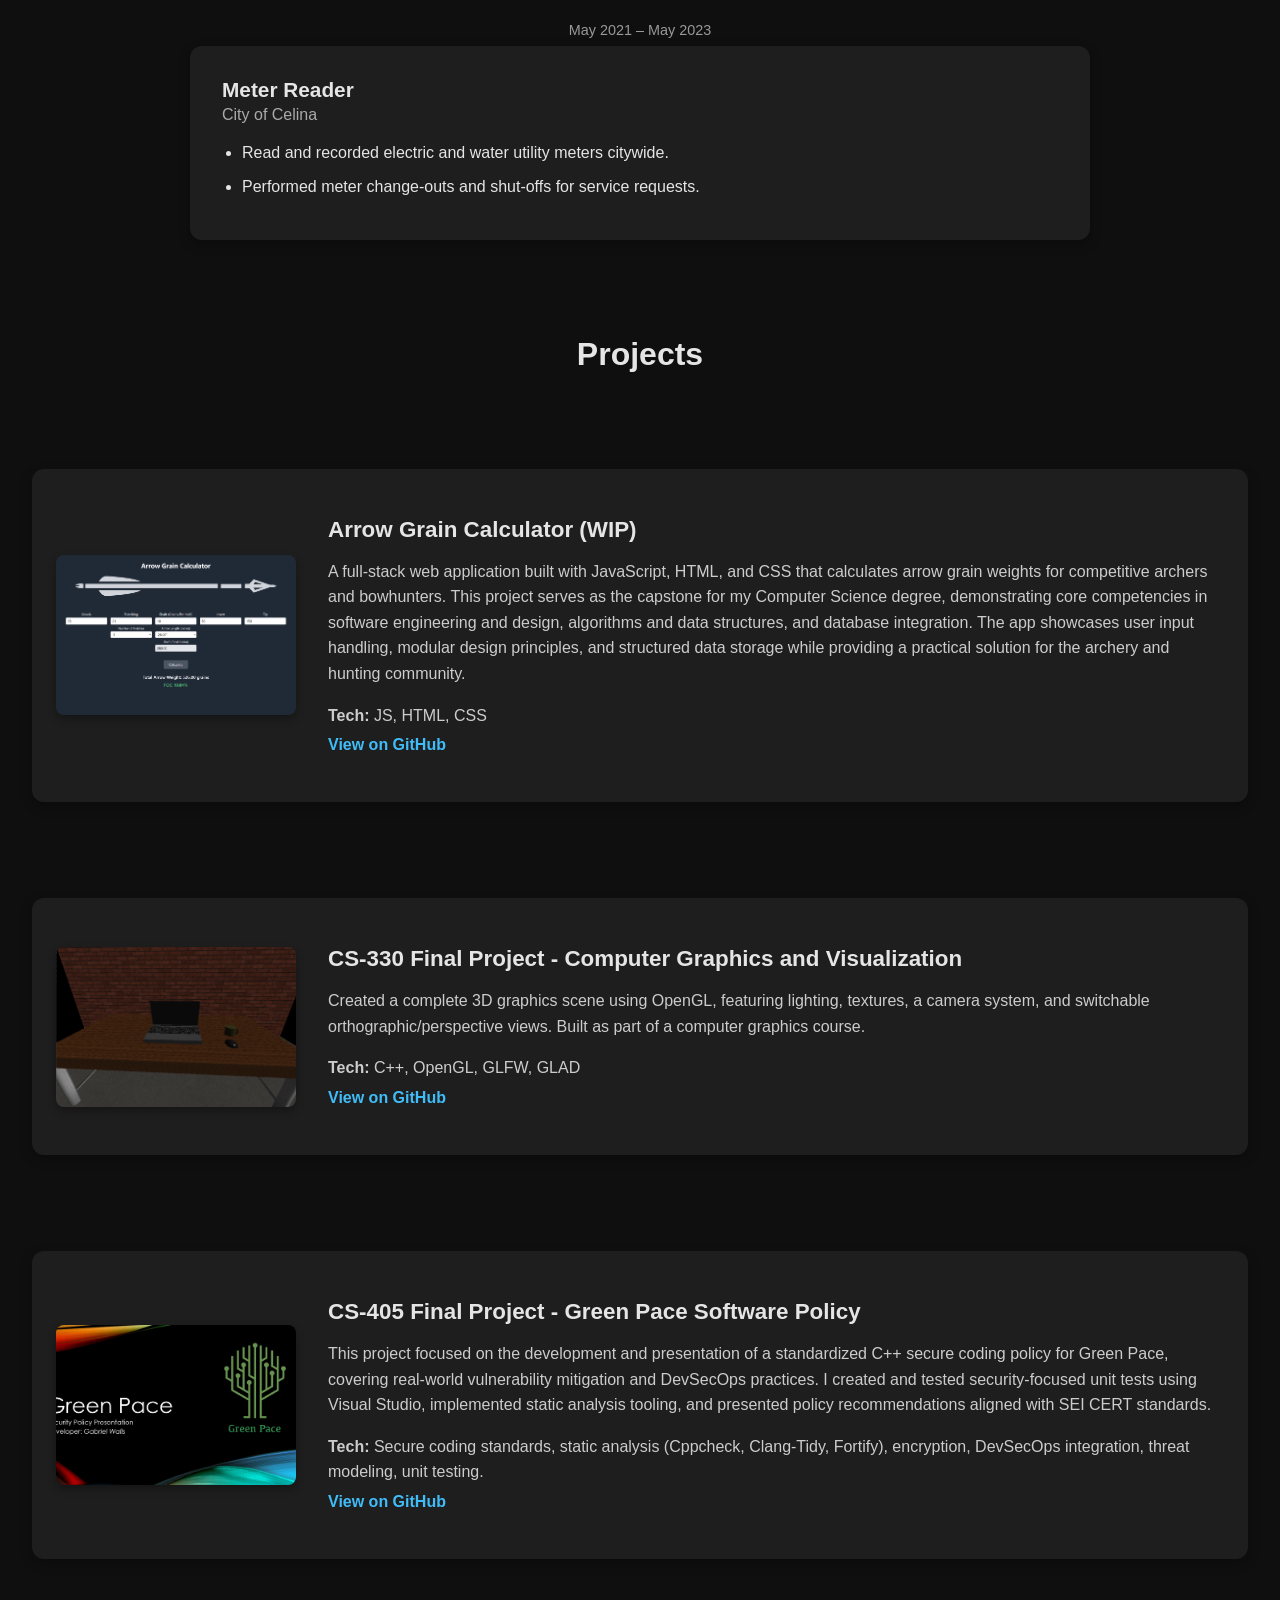
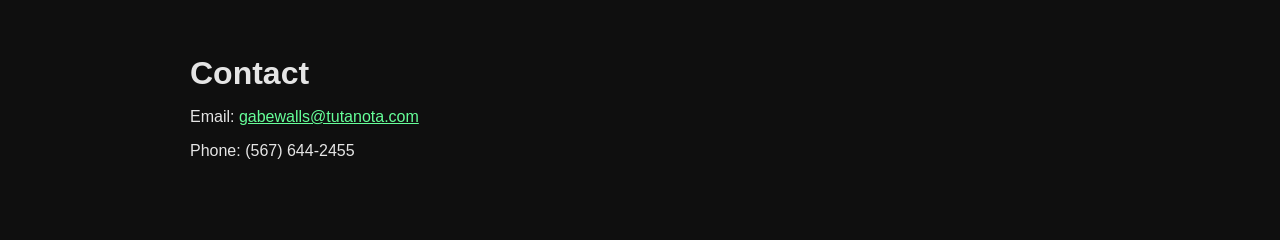
==== commit 014463ca: "Add Self-Assessment section" ====
--- a/index.html
+++ b/index.html
@@ -21,6 +21,7 @@
       <nav>
         <ul>
           <li><a href="#about">About</a></li>
+          <li><a href="#self-assessment">Self‑Assessment</a></li>
           <li><a href="#experience">Experience</a></li>
           <li><a href="#projects">Projects</a></li>
           <li><a href="#contact">Contact</a></li>
@@ -61,6 +62,45 @@
         </div>
       </section>
 
+    <!-- Self-Assessment Section -->
+  <section id="self-assessment" data-aos="fade-right">
+    <h2>Professional Self‑Assessment</h2>
+  
+    <div class="sa-links">
+      <a class="btn" href="assets/Professional Self Assessment.pdf" target="_blank" rel="noopener">Open PDF</a>
+      <a class="btn outline" href="assets/Professional Self Assessment.docx" download>Download DOCX</a>
+    </div>
+  
+    <article class="sa-body">
+      <h3>Project: Arrow Grain Calculator</h3>
+  
+      <h4>Overview</h4>
+      <p>Across the Computer Science program I grew from writing small, single‑file scripts to designing, testing, and shipping a full web application. My capstone, the Arrow Grain Calculator, shows that trajectory: a React front end with an interactive SVG arrow (software design & engineering), algorithmic calculations for shaft grains and FOC% (algorithms & data structures), and a Node/Express + MongoDB layer to persist builds (databases). Each layer was refined to meet professional expectations for clarity, maintainability, and user value.</p>
+  
+      <h4>Collaboration and Decision Making</h4>
+      <p>I used practices that create a collaborative environment even on a solo project: a PR‑first workflow, clear commit messages, and issue tracking for increments. Architectural decisions are documented (client vs. server calculations, schema constraints, and UX choices) to make the system understandable and reviewable. Iterations were guided by feedback—for example, improving hover states, grouped selection, and click‑away behavior to reduce user confusion.</p>
+  
+      <h4>Communication</h4>
+      <p>I aimed for professional‑quality communication across media: (1) visual, consistent motion/feedback such as hover lift and glow; (2) written, descriptive component/file names and comments where intent isn’t obvious; (3) oral, a code‑review video that explains architecture, trade‑offs, and enhancement rationale for a technical audience.</p>
+  
+      <h4>Software Engineering and Databases</h4>
+      <p>The front end uses modular React components (e.g., ArrowSVG) and predictable state via hooks. I emphasized cohesion by keeping calculator logic near the form and isolating visuals inside the SVG component. On the back end I designed an Express API with a Mongoose model that validates domain rules (component enums, non‑negative grains, timestamps). The UI now includes a collapsible, paginated Saved Builds panel (10 per page) to scale with data.</p>
+  
+      <h4>Algorithms and Data Structures</h4>
+      <p>Shaft grains are computed as GPI × arrow length; total grains sums component weights with validation; FOC% uses a weighted balance‑point formula across components (tip, insert, shaft, fletching, knock). I favor clarity and testability over premature optimization, and I recompute totals on the server to preserve integrity.</p>
+  
+      <h4>Security Mindset</h4>
+      <p>I added input validation and schema constraints, recomputed critical values server‑side, and kept a roadmap for future hardening: request validation (Joi/Zod), authentication/authorization for private builds, rate‑limiting, and sanitization to guard against injection. These measures anticipate adversarial behavior and protect data and resources.</p>
+  
+      <h4>How the Artifacts Fit Together</h4>
+      <p>The three enhancements, UI/UX, algorithms, and database, form a coherent, job‑ready story: I can design an experience, implement the logic behind it, and ship the data layer to support real users. This end‑to‑end capability demonstrates mastery of the program outcomes and my readiness for professional software development.</p>
+  
+      <h4>Next Steps</h4>
+      <p>Short‑term: add unit tests for FOC% and server endpoints, improve accessibility (keyboard focus and ARIA on SVG parts), and add optimistic UI for saves. Medium‑term: implement authentication and per‑user builds, add shareable links, and deploy CI with lint/test gates. Long‑term: analyze anonymized build data to recommend components and visualize performance trends.</p>
+    </article>
+  </section>
+
+  
   <!-- Moved this down to see if it makes about section wider.  .content was constricting about section from being wider-->
   <!-- <main class="content"> -->
   
@@ -105,7 +145,7 @@
             <ul>
               <li>Provided hardware/software support with minimal downtime.</li>
               <li>Worked with IBM mainframe systems and green screen environments.</li>
-              <li>Completed Common.org courses in RPG, SQL, and IBM systems.</li>
+              <li>Completed Common.org courses in SQL, and IBM systems.</li>
             </ul>
           </div>
         </div>
@@ -182,7 +222,6 @@
       </section>
 
     <!-- </main> -->
-  
 
   <script>
   const sections = document.querySelectorAll("section");
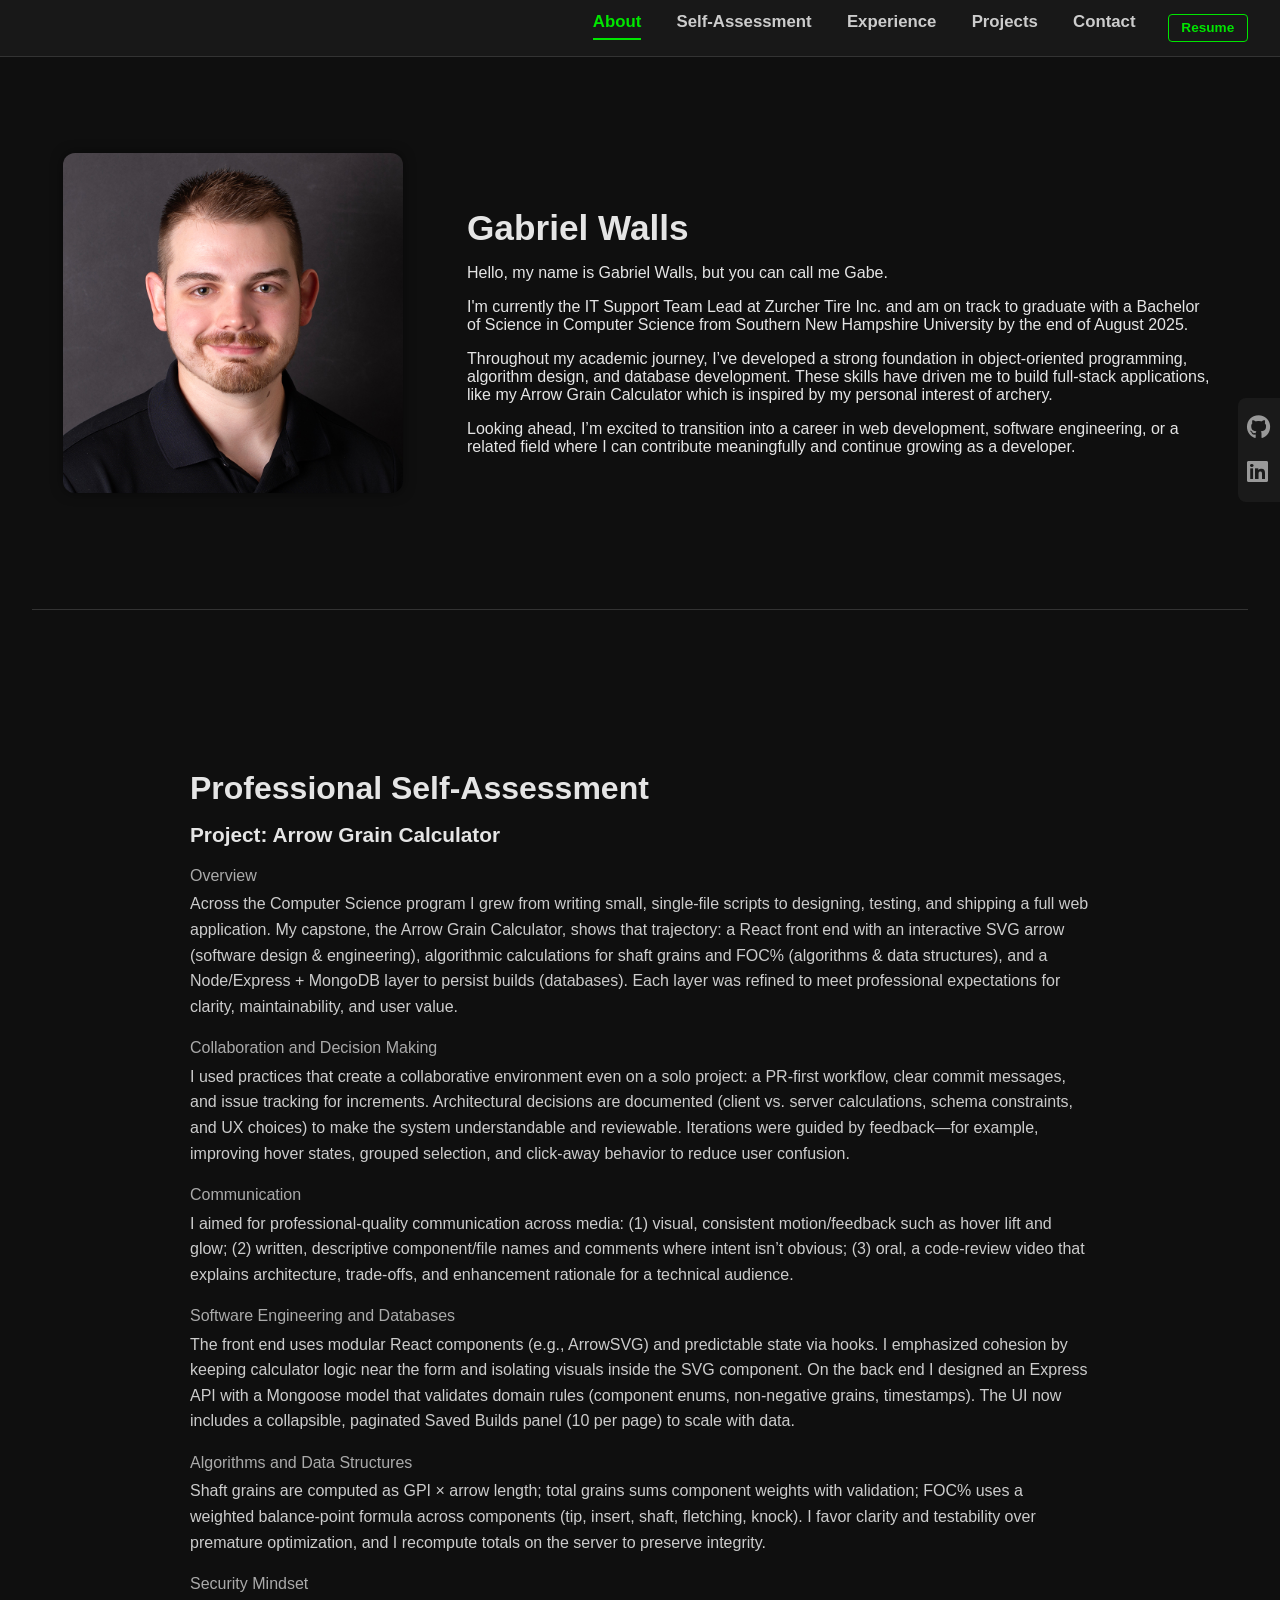
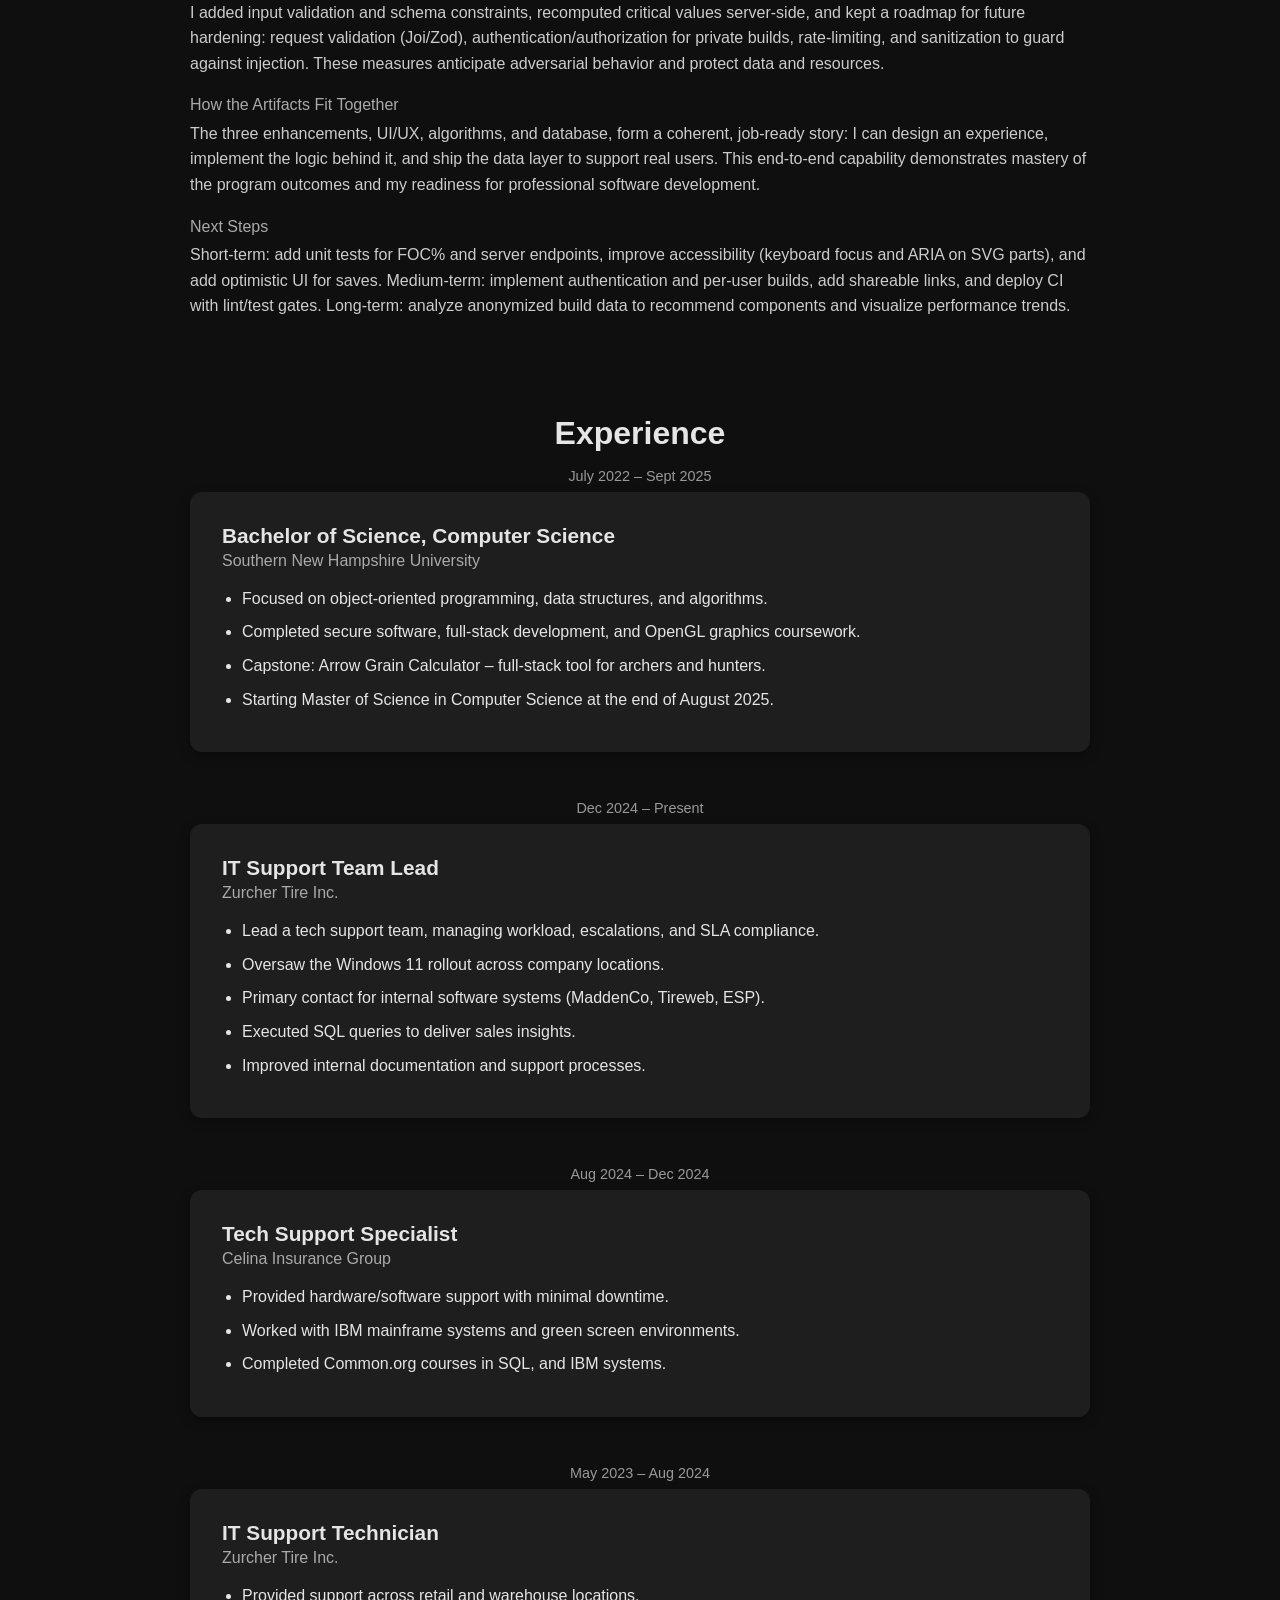
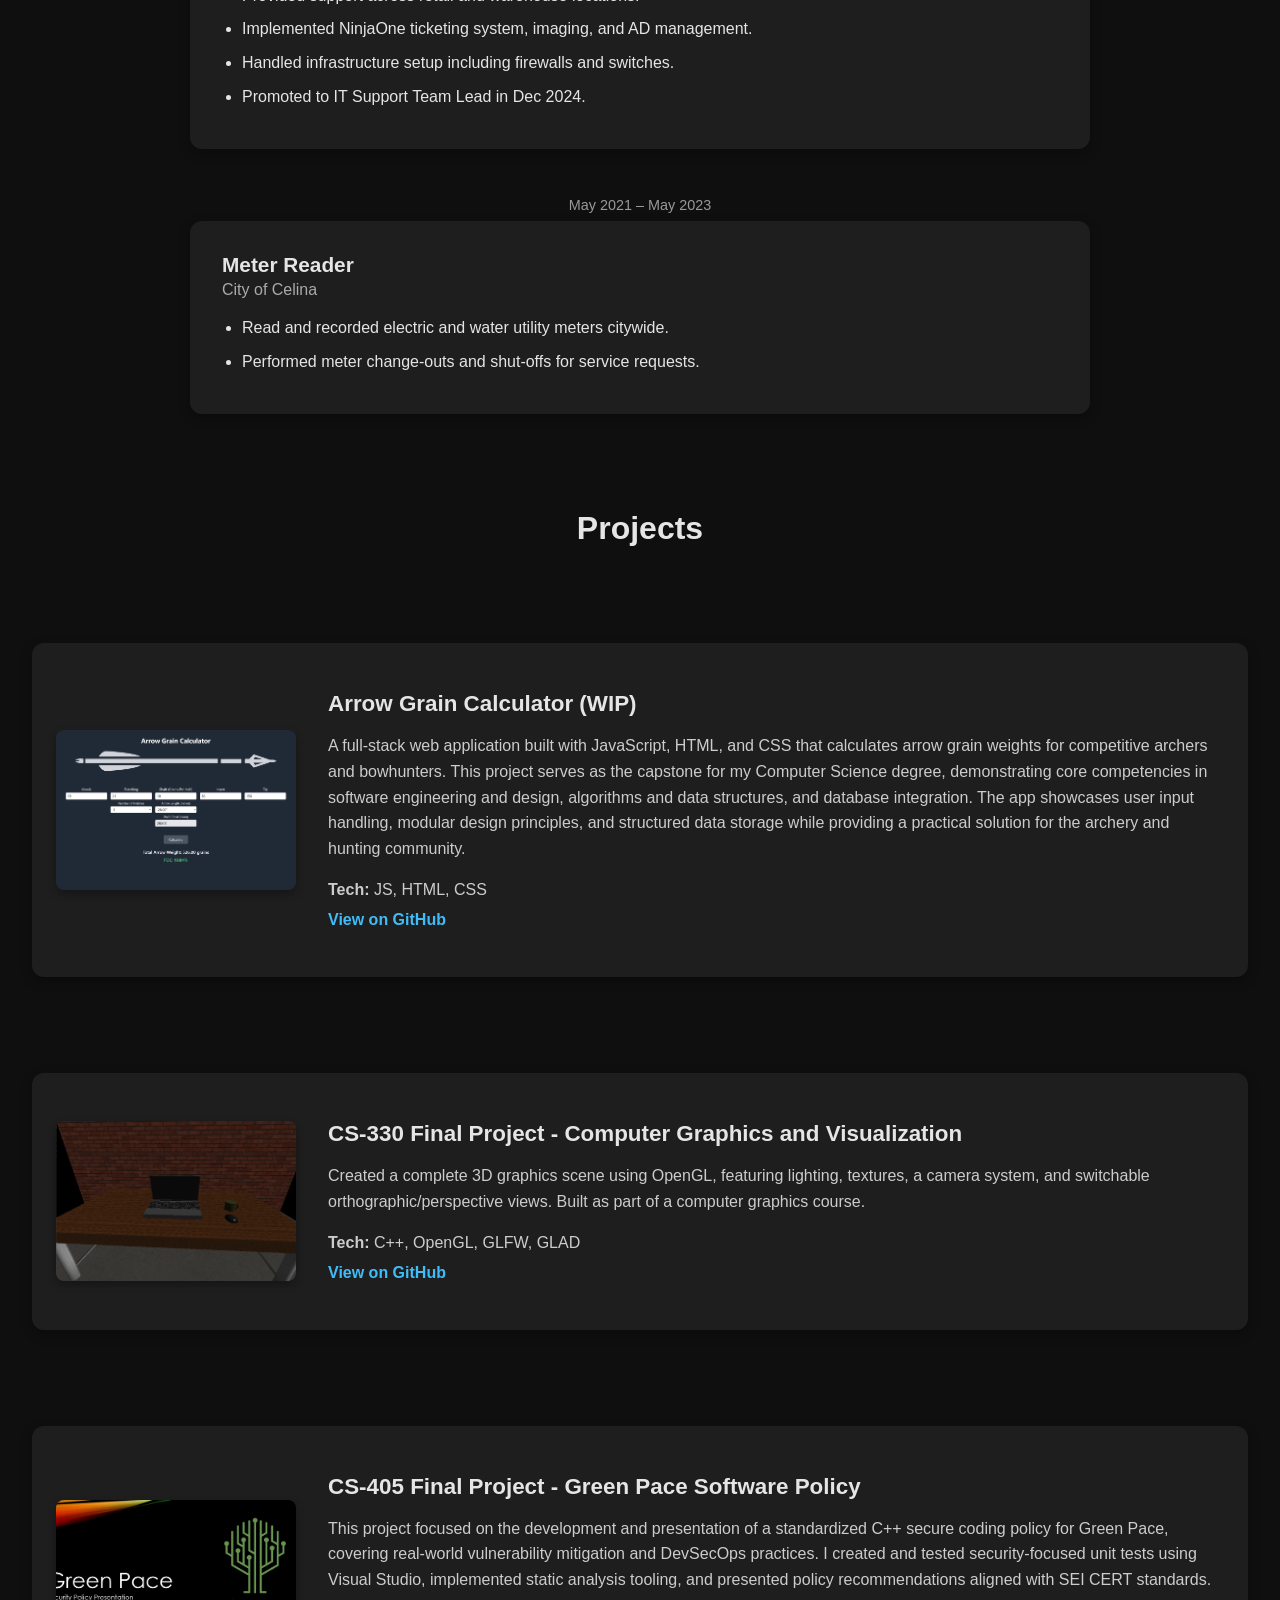
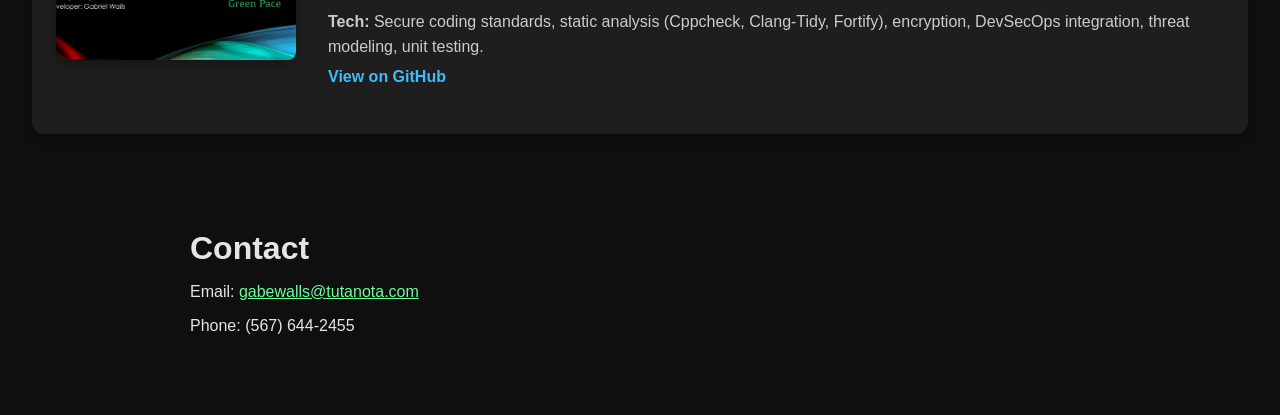
==== commit 14c9d817: "Remove PDF/docx links" ====
--- a/index.html
+++ b/index.html
@@ -63,42 +63,37 @@
       </section>
 
     <!-- Self-Assessment Section -->
-  <section id="self-assessment" data-aos="fade-right">
-    <h2>Professional Self‑Assessment</h2>
-  
-    <div class="sa-links">
-      <a class="btn" href="assets/Professional Self Assessment.pdf" target="_blank" rel="noopener">Open PDF</a>
-      <a class="btn outline" href="assets/Professional Self Assessment.docx" download>Download DOCX</a>
-    </div>
-  
-    <article class="sa-body">
-      <h3>Project: Arrow Grain Calculator</h3>
-  
-      <h4>Overview</h4>
-      <p>Across the Computer Science program I grew from writing small, single‑file scripts to designing, testing, and shipping a full web application. My capstone, the Arrow Grain Calculator, shows that trajectory: a React front end with an interactive SVG arrow (software design & engineering), algorithmic calculations for shaft grains and FOC% (algorithms & data structures), and a Node/Express + MongoDB layer to persist builds (databases). Each layer was refined to meet professional expectations for clarity, maintainability, and user value.</p>
-  
-      <h4>Collaboration and Decision Making</h4>
-      <p>I used practices that create a collaborative environment even on a solo project: a PR‑first workflow, clear commit messages, and issue tracking for increments. Architectural decisions are documented (client vs. server calculations, schema constraints, and UX choices) to make the system understandable and reviewable. Iterations were guided by feedback—for example, improving hover states, grouped selection, and click‑away behavior to reduce user confusion.</p>
-  
-      <h4>Communication</h4>
-      <p>I aimed for professional‑quality communication across media: (1) visual, consistent motion/feedback such as hover lift and glow; (2) written, descriptive component/file names and comments where intent isn’t obvious; (3) oral, a code‑review video that explains architecture, trade‑offs, and enhancement rationale for a technical audience.</p>
-  
-      <h4>Software Engineering and Databases</h4>
-      <p>The front end uses modular React components (e.g., ArrowSVG) and predictable state via hooks. I emphasized cohesion by keeping calculator logic near the form and isolating visuals inside the SVG component. On the back end I designed an Express API with a Mongoose model that validates domain rules (component enums, non‑negative grains, timestamps). The UI now includes a collapsible, paginated Saved Builds panel (10 per page) to scale with data.</p>
-  
-      <h4>Algorithms and Data Structures</h4>
-      <p>Shaft grains are computed as GPI × arrow length; total grains sums component weights with validation; FOC% uses a weighted balance‑point formula across components (tip, insert, shaft, fletching, knock). I favor clarity and testability over premature optimization, and I recompute totals on the server to preserve integrity.</p>
-  
-      <h4>Security Mindset</h4>
-      <p>I added input validation and schema constraints, recomputed critical values server‑side, and kept a roadmap for future hardening: request validation (Joi/Zod), authentication/authorization for private builds, rate‑limiting, and sanitization to guard against injection. These measures anticipate adversarial behavior and protect data and resources.</p>
-  
-      <h4>How the Artifacts Fit Together</h4>
-      <p>The three enhancements, UI/UX, algorithms, and database, form a coherent, job‑ready story: I can design an experience, implement the logic behind it, and ship the data layer to support real users. This end‑to‑end capability demonstrates mastery of the program outcomes and my readiness for professional software development.</p>
-  
-      <h4>Next Steps</h4>
-      <p>Short‑term: add unit tests for FOC% and server endpoints, improve accessibility (keyboard focus and ARIA on SVG parts), and add optimistic UI for saves. Medium‑term: implement authentication and per‑user builds, add shareable links, and deploy CI with lint/test gates. Long‑term: analyze anonymized build data to recommend components and visualize performance trends.</p>
-    </article>
-  </section>
+    <section id="self-assessment" data-aos="fade-right">
+      <h2>Professional Self‑Assessment</h2>
+      
+      <article class="sa-body">
+        <h3>Project: Arrow Grain Calculator</h3>
+    
+        <h4>Overview</h4>
+        <p>Across the Computer Science program I grew from writing small, single‑file scripts to designing, testing, and shipping a full web application. My capstone, the Arrow Grain Calculator, shows that trajectory: a React front end with an interactive SVG arrow (software design & engineering), algorithmic calculations for shaft grains and FOC% (algorithms & data structures), and a Node/Express + MongoDB layer to persist builds (databases). Each layer was refined to meet professional expectations for clarity, maintainability, and user value.</p>
+    
+        <h4>Collaboration and Decision Making</h4>
+        <p>I used practices that create a collaborative environment even on a solo project: a PR‑first workflow, clear commit messages, and issue tracking for increments. Architectural decisions are documented (client vs. server calculations, schema constraints, and UX choices) to make the system understandable and reviewable. Iterations were guided by feedback—for example, improving hover states, grouped selection, and click‑away behavior to reduce user confusion.</p>
+    
+        <h4>Communication</h4>
+        <p>I aimed for professional‑quality communication across media: (1) visual, consistent motion/feedback such as hover lift and glow; (2) written, descriptive component/file names and comments where intent isn’t obvious; (3) oral, a code‑review video that explains architecture, trade‑offs, and enhancement rationale for a technical audience.</p>
+    
+        <h4>Software Engineering and Databases</h4>
+        <p>The front end uses modular React components (e.g., ArrowSVG) and predictable state via hooks. I emphasized cohesion by keeping calculator logic near the form and isolating visuals inside the SVG component. On the back end I designed an Express API with a Mongoose model that validates domain rules (component enums, non‑negative grains, timestamps). The UI now includes a collapsible, paginated Saved Builds panel (10 per page) to scale with data.</p>
+    
+        <h4>Algorithms and Data Structures</h4>
+        <p>Shaft grains are computed as GPI × arrow length; total grains sums component weights with validation; FOC% uses a weighted balance‑point formula across components (tip, insert, shaft, fletching, knock). I favor clarity and testability over premature optimization, and I recompute totals on the server to preserve integrity.</p>
+    
+        <h4>Security Mindset</h4>
+        <p>I added input validation and schema constraints, recomputed critical values server‑side, and kept a roadmap for future hardening: request validation (Joi/Zod), authentication/authorization for private builds, rate‑limiting, and sanitization to guard against injection. These measures anticipate adversarial behavior and protect data and resources.</p>
+    
+        <h4>How the Artifacts Fit Together</h4>
+        <p>The three enhancements, UI/UX, algorithms, and database, form a coherent, job‑ready story: I can design an experience, implement the logic behind it, and ship the data layer to support real users. This end‑to‑end capability demonstrates mastery of the program outcomes and my readiness for professional software development.</p>
+    
+        <h4>Next Steps</h4>
+        <p>Short‑term: add unit tests for FOC% and server endpoints, improve accessibility (keyboard focus and ARIA on SVG parts), and add optimistic UI for saves. Medium‑term: implement authentication and per‑user builds, add shareable links, and deploy CI with lint/test gates. Long‑term: analyze anonymized build data to recommend components and visualize performance trends.</p>
+      </article>
+    </section>
 
   
   <!-- Moved this down to see if it makes about section wider.  .content was constricting about section from being wider-->
--- a/styles.css
+++ b/styles.css
@@ -155,6 +155,63 @@
   max-width: 750px; /* Wider text column */
 }
 
+/* SELF-ASSESSMENT (matches your existing style) */
+#self-assessment {
+  max-width: 900px;
+  margin: 6rem auto;
+  padding: 0 1.5rem;
+}
+
+.sa-actions {
+  display: flex;
+  gap: 1rem;
+  margin: 1rem 0 1.5rem;
+  flex-wrap: wrap;
+}
+
+/* Reuse your resume button style and add a filled variant */
+.resume-btn.fill {
+  background-color: #00e600;
+  color: #000;
+}
+
+/* Card matches your .experience-bubble/.project look */
+.sa-card {
+  background-color: #1e1e1e;
+  border-radius: 12px;
+  padding: 2rem;
+  box-shadow: 0 4px 12px rgba(0,0,0,0.3);
+  transition: transform 0.3s ease, box-shadow 0.3s ease;
+  text-align: left;
+}
+
+.sa-card:hover {
+  transform: translateY(-6px);
+  box-shadow: 0 6px 18px rgba(0,0,0,0.4);
+}
+
+#self-assessment h3 {
+  margin-top: 0.25rem;
+  margin-bottom: 0.75rem;
+  font-size: 1.3rem;
+  color: #e5e5e5;
+}
+
+#self-assessment h4 {
+  margin-top: 1.25rem;
+  margin-bottom: 0.4rem;
+  font-weight: normal;
+  color: #aaa;
+  font-size: 1rem;
+}
+
+#self-assessment p {
+  line-height: 1.6;
+  color: #ccc;
+  margin: 0 0 0.75rem 0;
+}
+
+
 /* Image Styling */
 .about-image img {
   width: 340px;
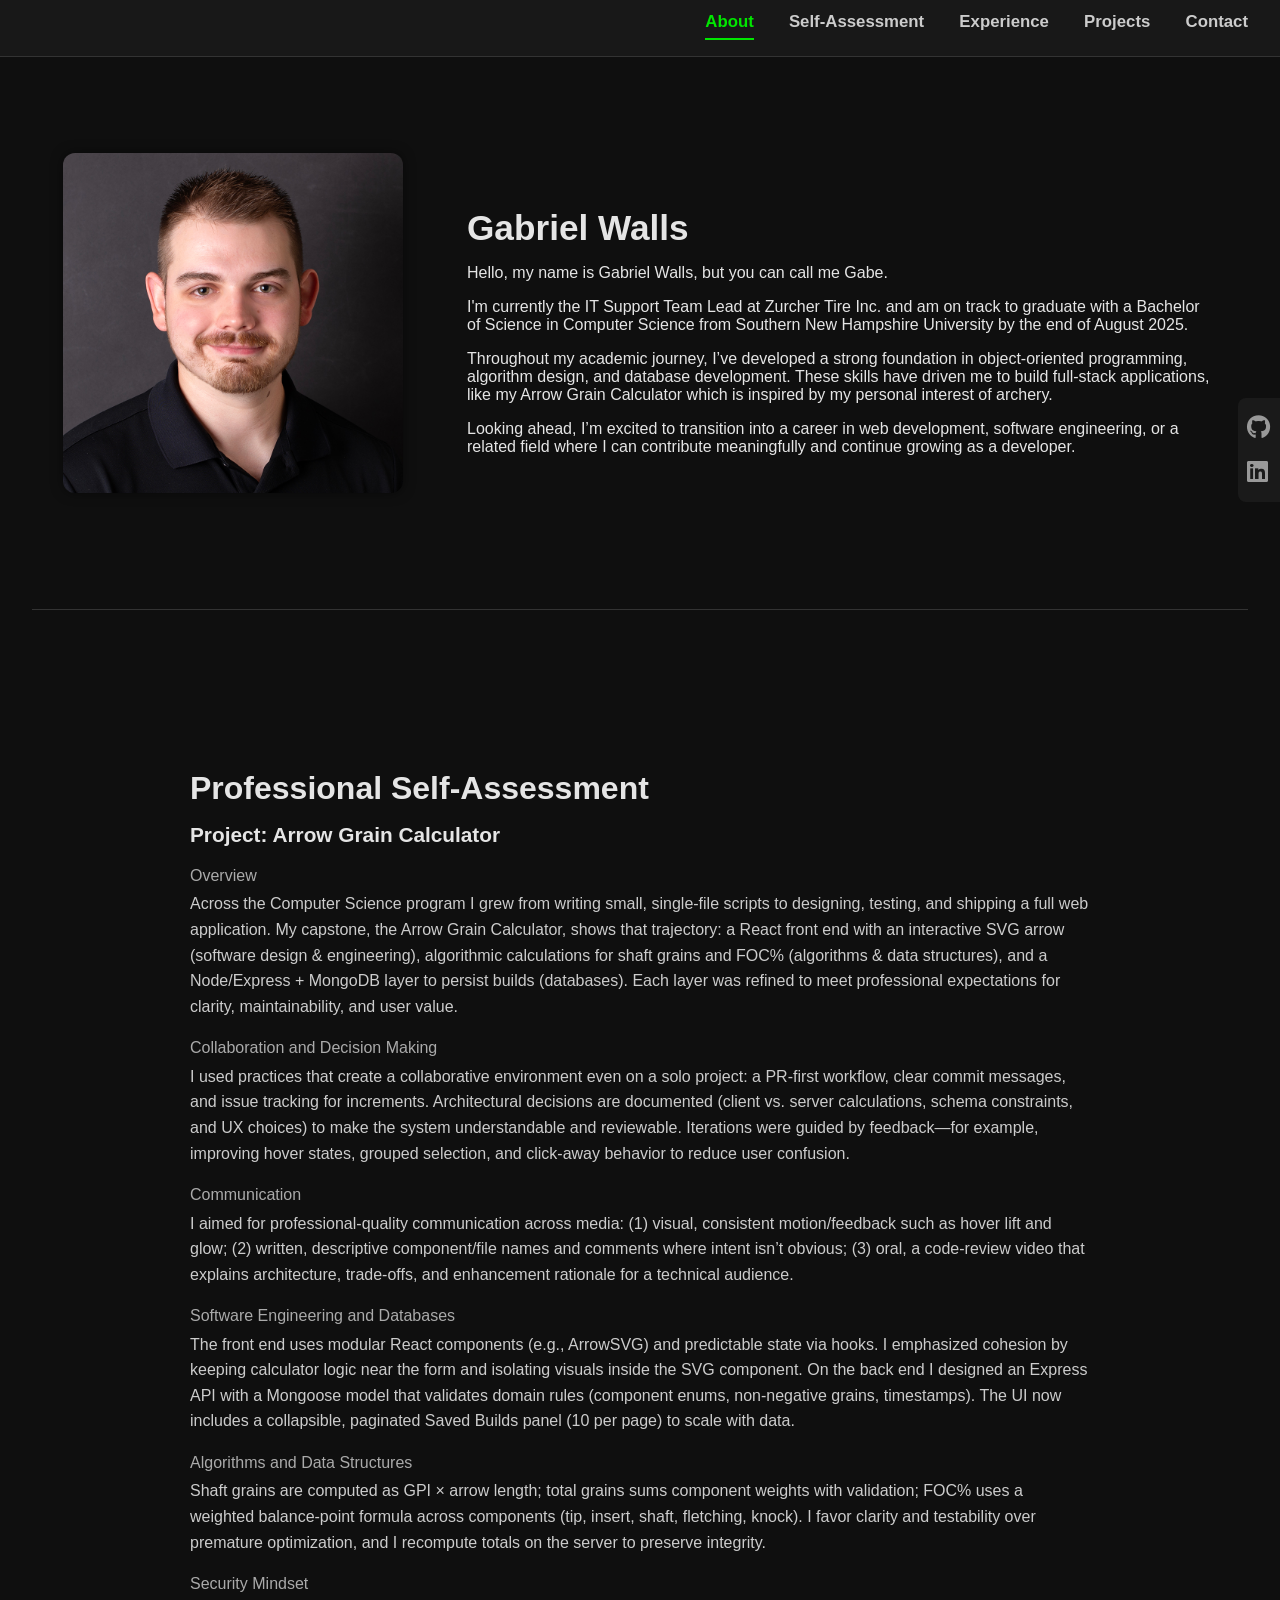
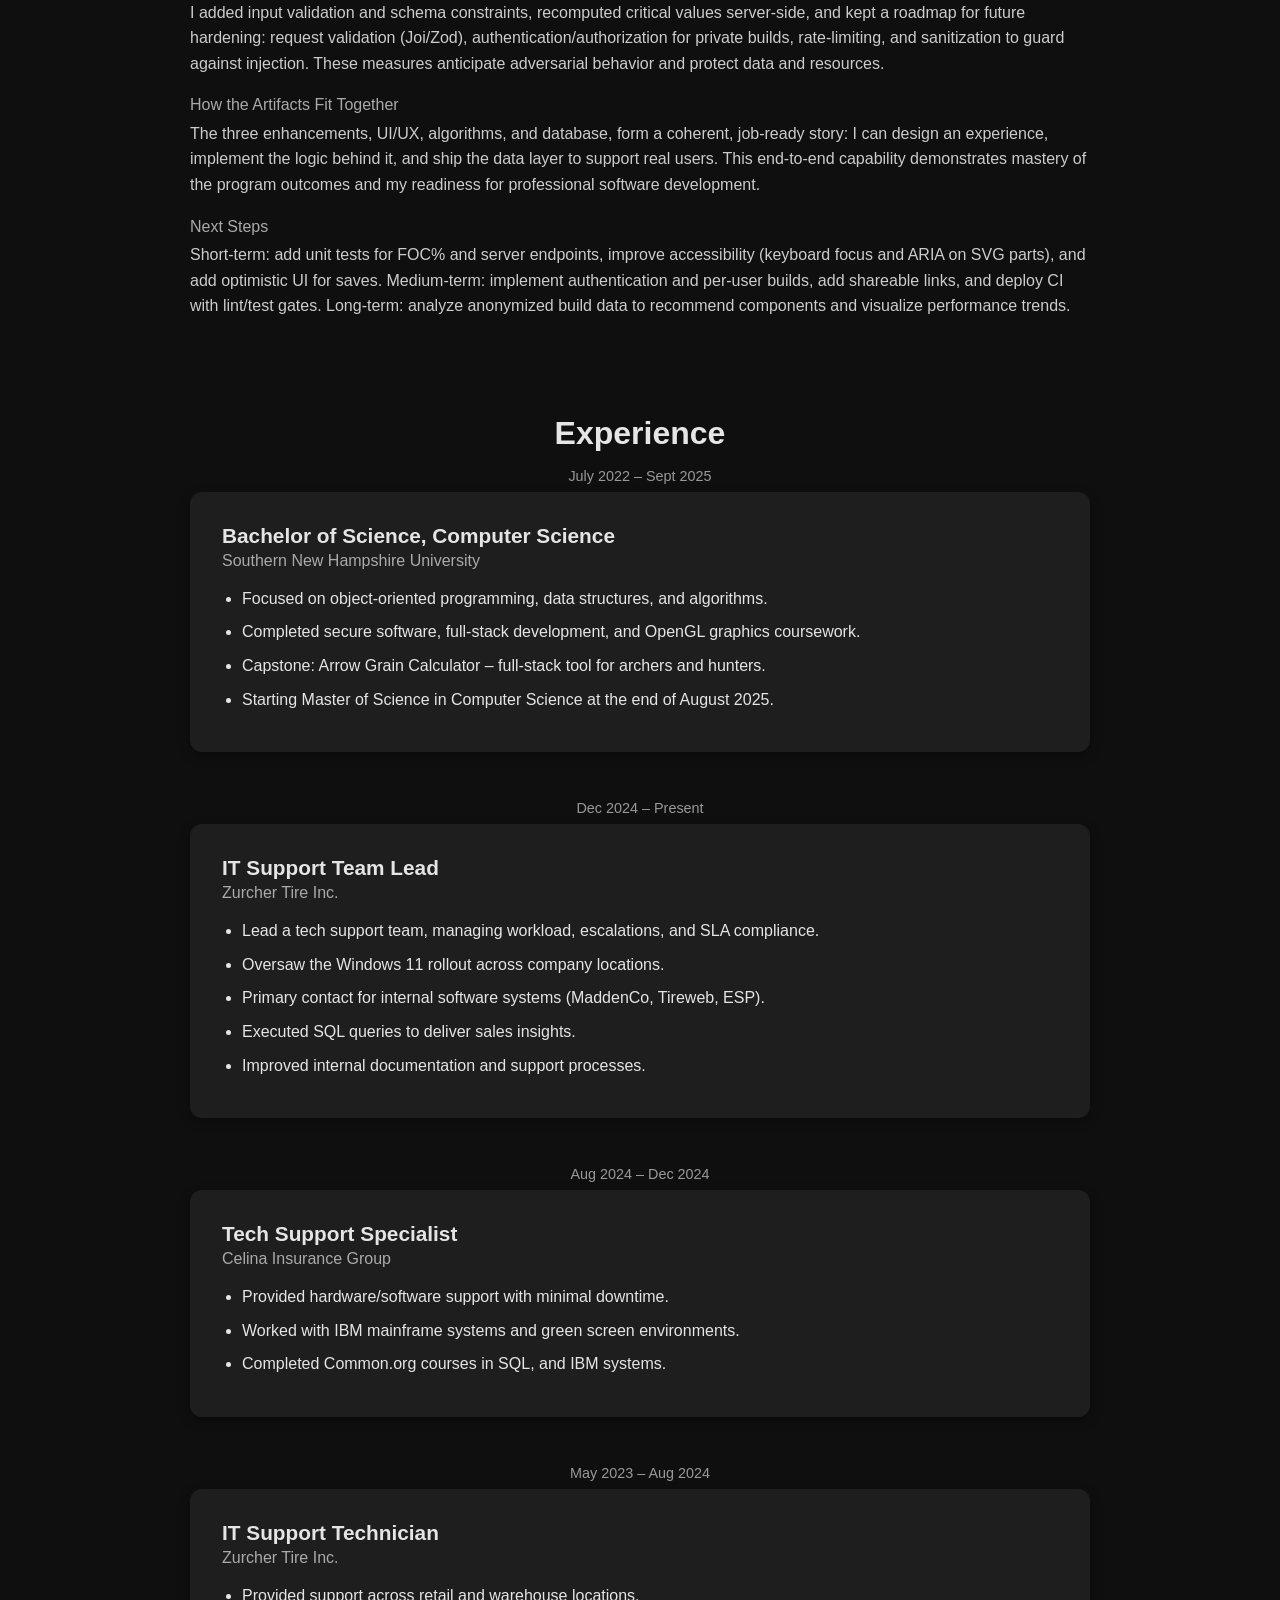
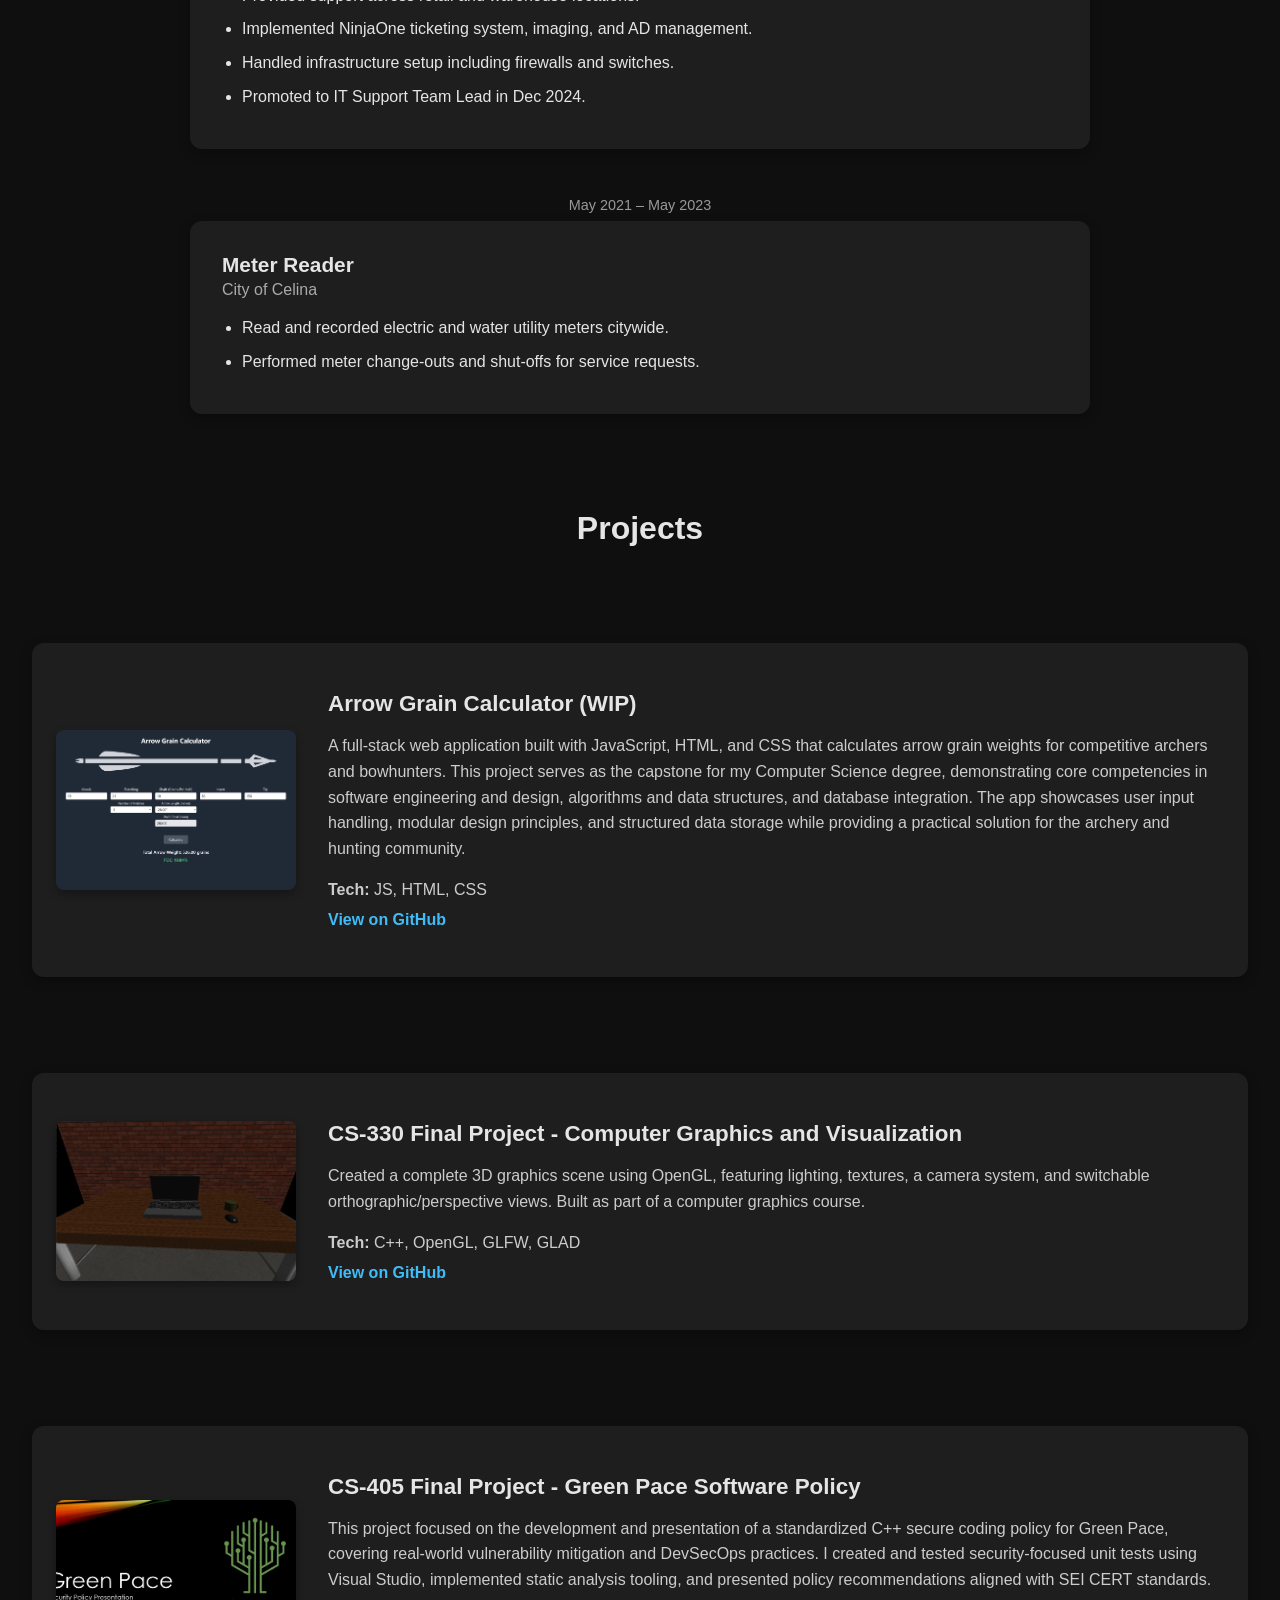
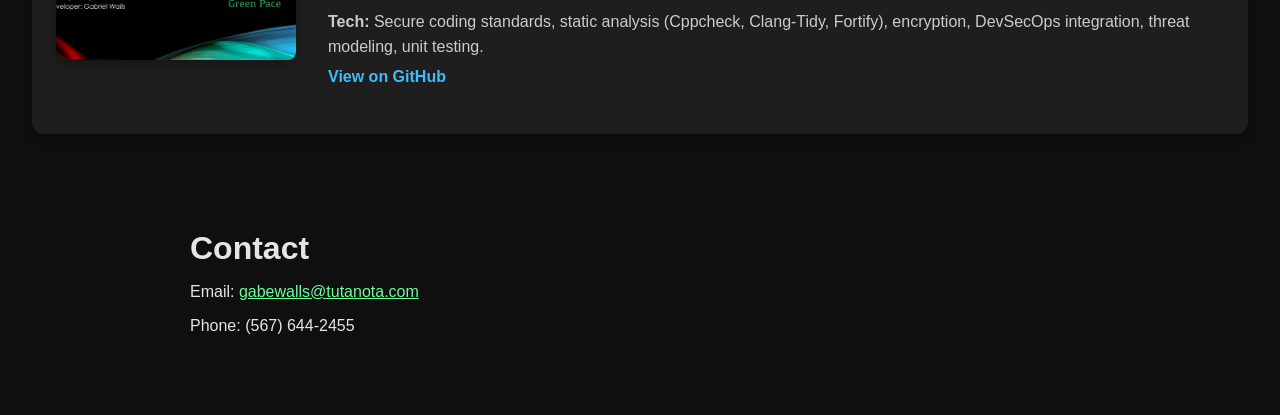
==== commit 5779fba3: "Checkpoint before follow-up message Co-authored-by: gabewalls <gabewalls@tutanota.com>" ====
--- a/index.html
+++ b/index.html
@@ -27,7 +27,7 @@
           <li><a href="#contact">Contact</a></li>
         </ul>
         
-      <a href="assets/Gabriel Walls Resume.pdf" target="_blank" rel="noopener noreferrer" class="resume-btn">Resume</a>
+      <!-- Resume button temporarily removed -->
       </nav>
       
      <div class="social-vertical">
--- a/styles.css
+++ b/styles.css
@@ -79,34 +79,7 @@
   transform-origin: left;
 }
 
-/* Resume Button */
-/* Resume Button Wrapper */
-.resume-button {
-  margin-left: 1.5rem;
-  position: relative;
-  top: -2px; /* Slightly raise button */
-}
-
-.top-nav .resume-btn {
-  padding: 0.3rem 0.8rem;
-  border: 1px solid #00e600;
-  background-color: transparent;
-  color: #00e600;
-  border-radius: 4px;
-  font-weight: 600;
-  font-size: 0.85rem !important; /* Force override */
-  text-decoration: none !important;
-  line-height: 1.2;
-  transition: background-color 0.3s ease, color 0.3s ease, transform 0.2s ease;
-}
-
-.resume-btn:hover {
-  background-color: #00e600;
-  color: #000;
-  transform: translateY(-2px);
-  box-shadow: 0 2px 6px rgba(0, 230, 0, 0.3);
-  text-decoration: none !important;
-}
+/* Resume Button styles removed */
   
 /* SOCIAL LINKS */
 .social-vertical {
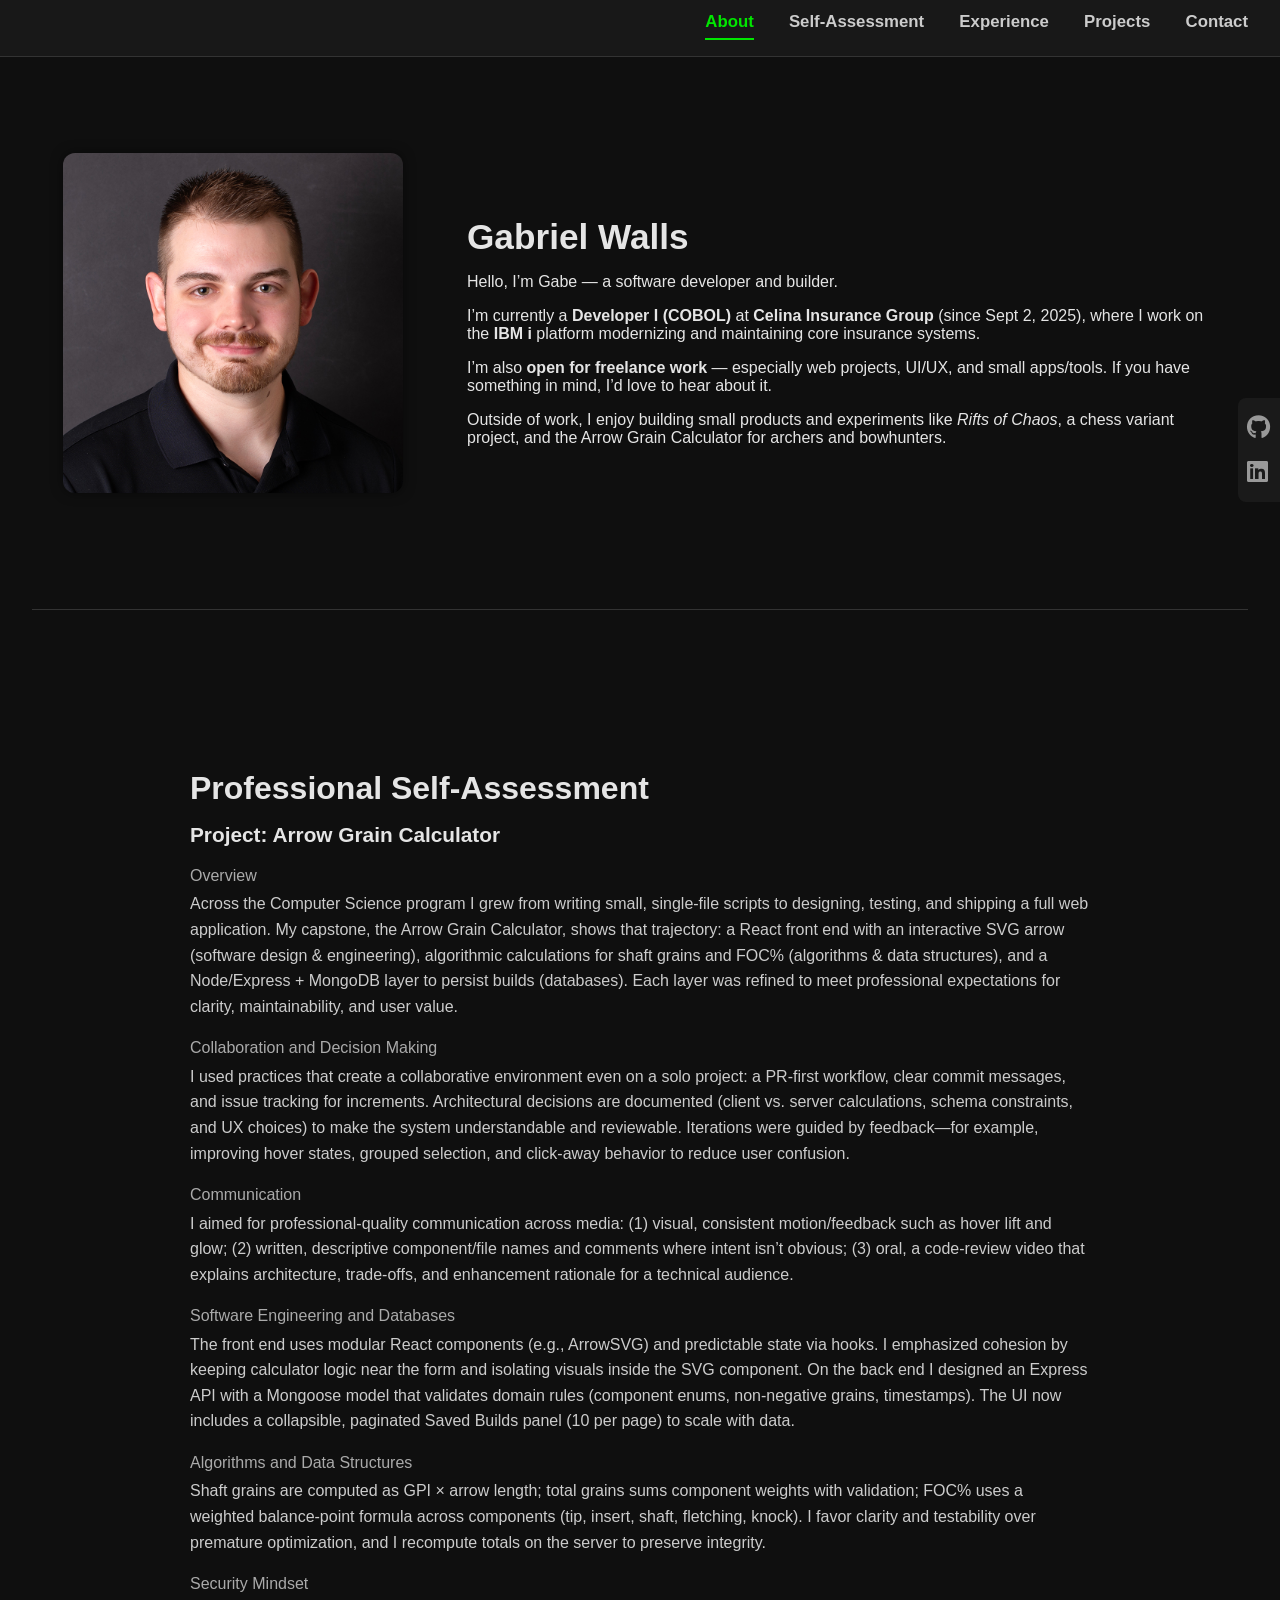
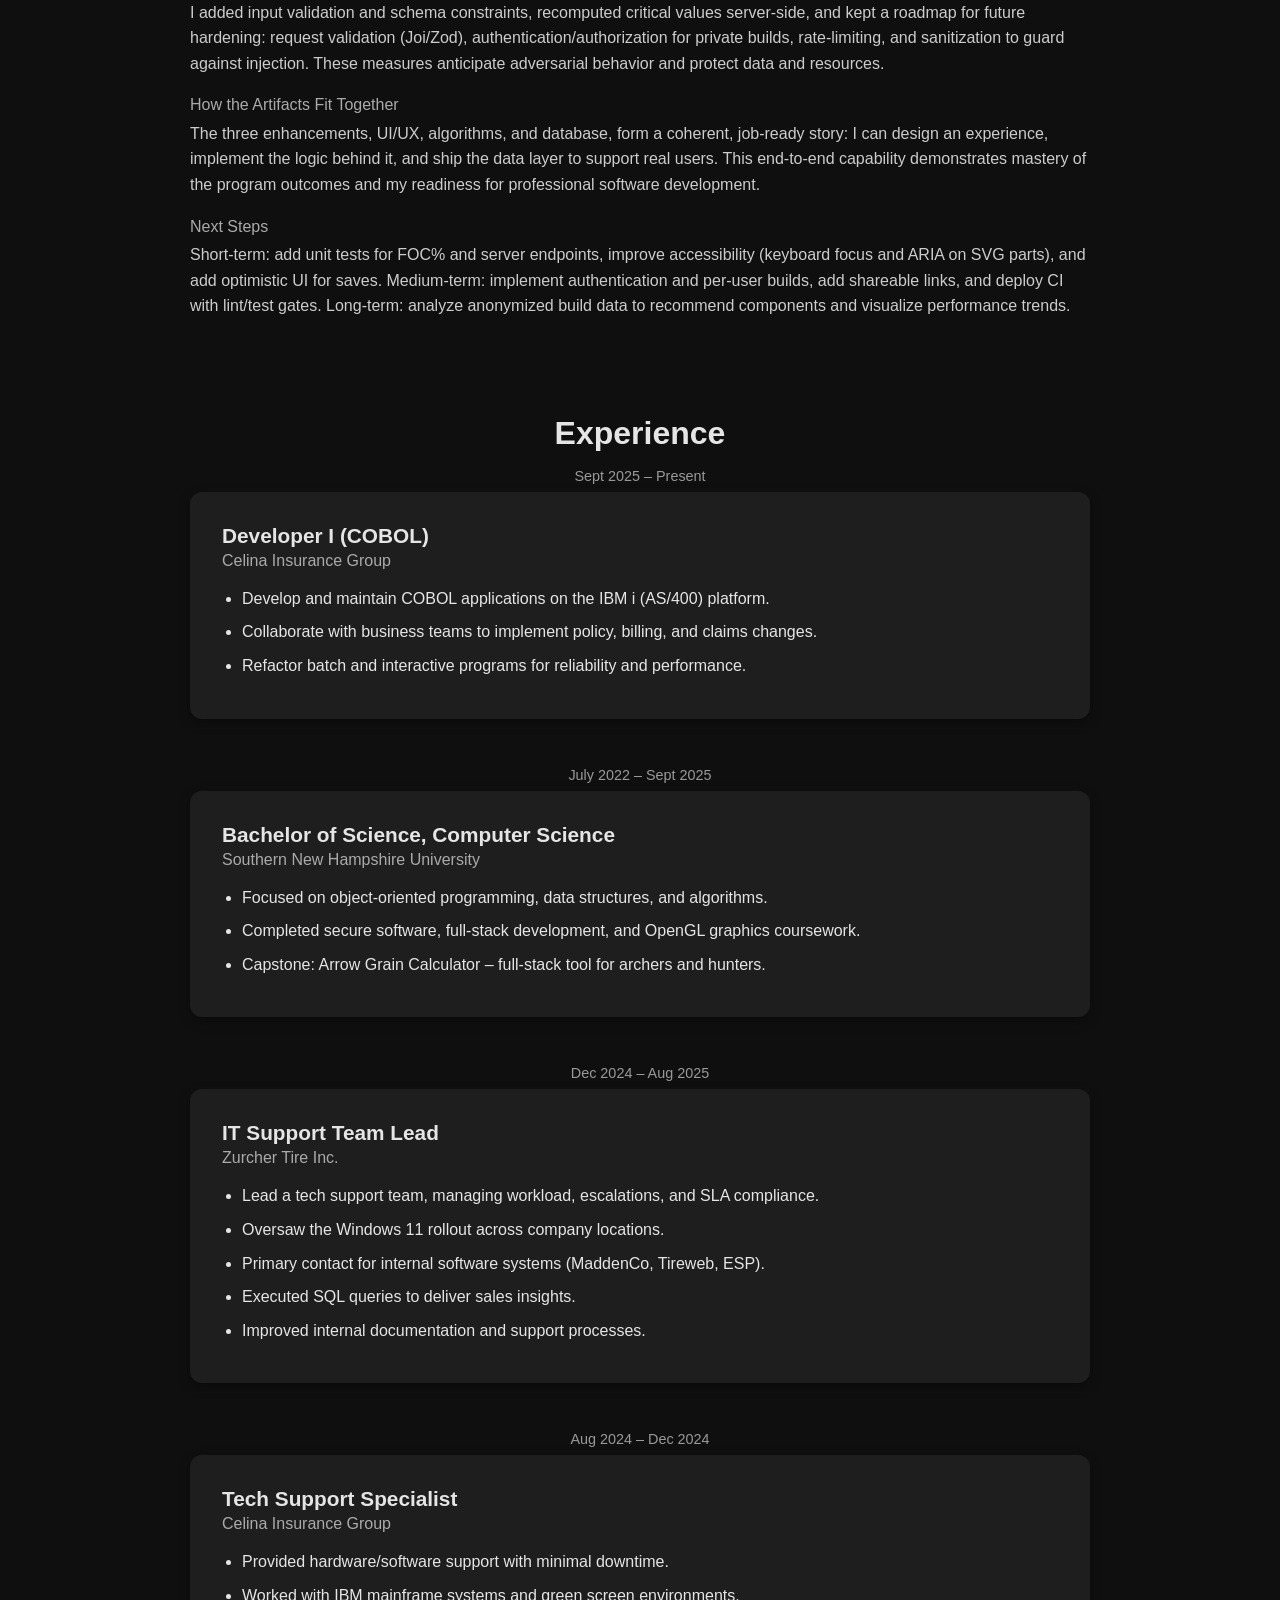
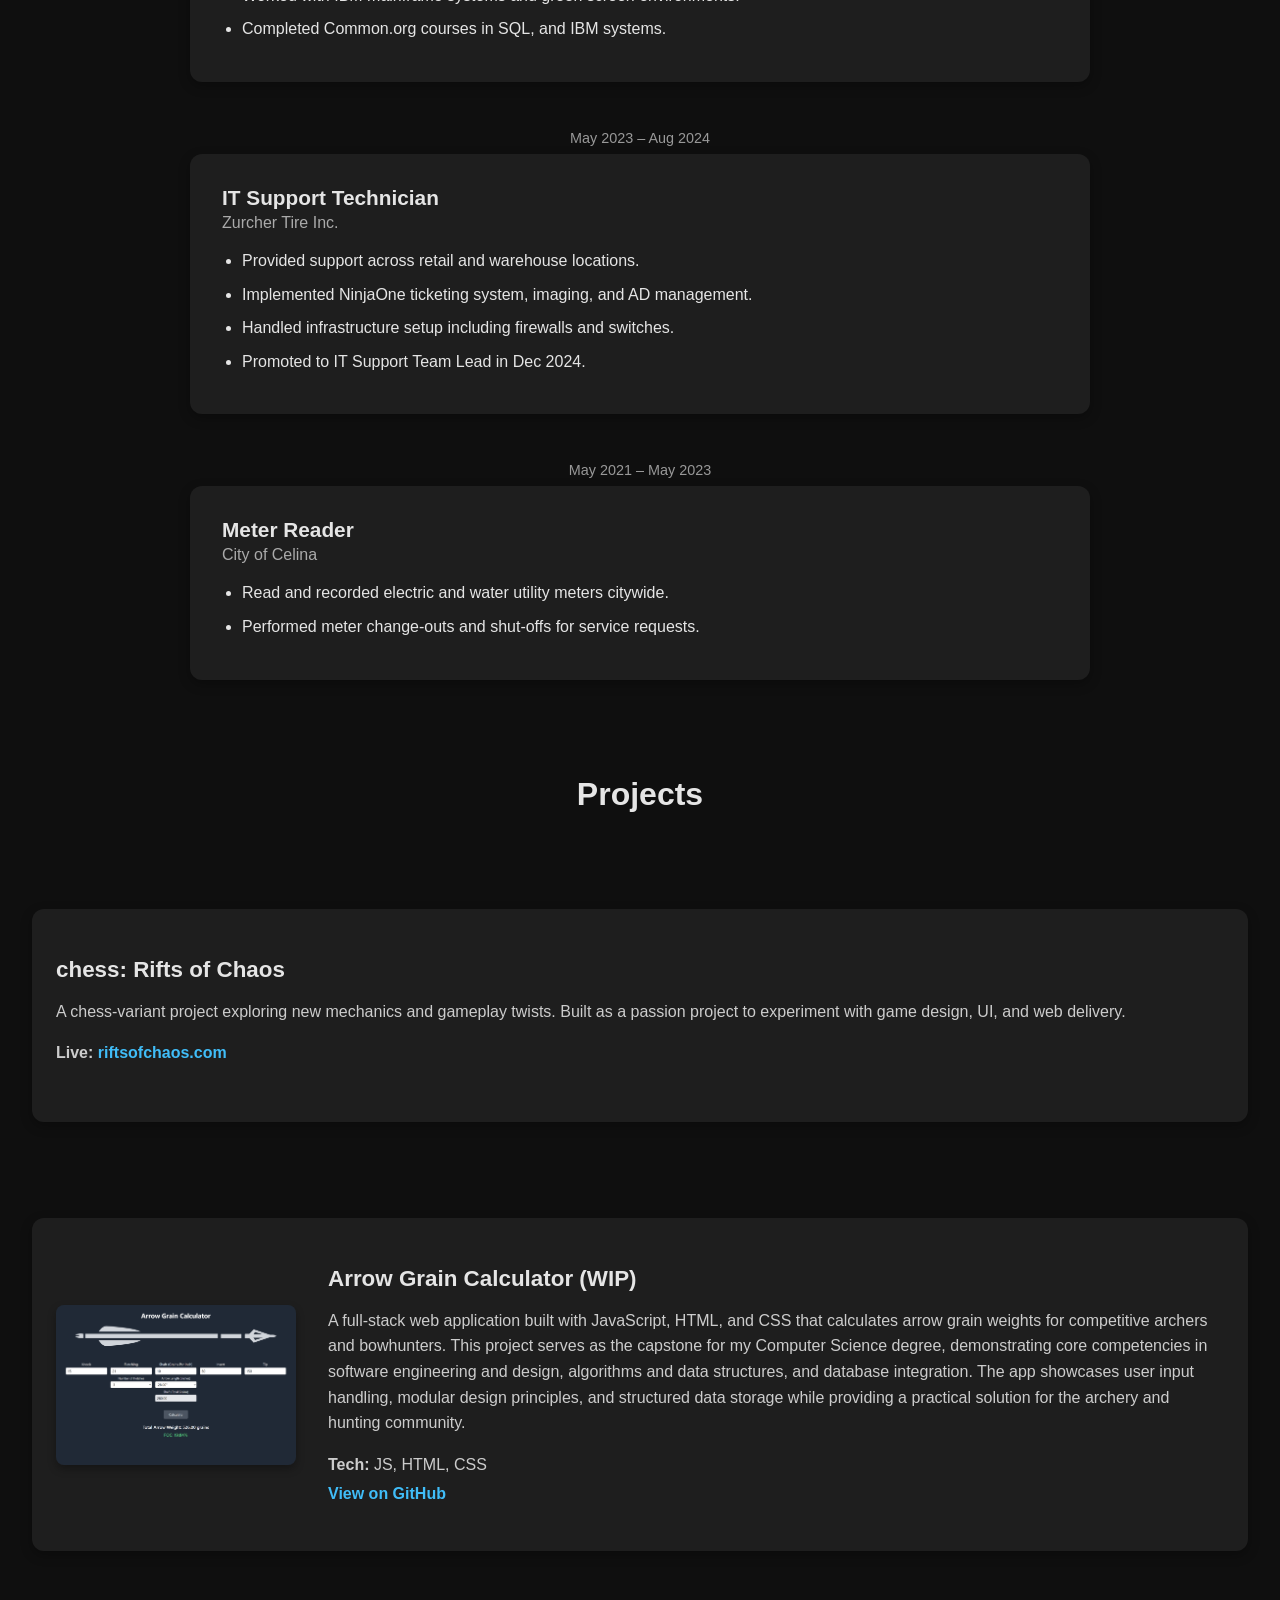
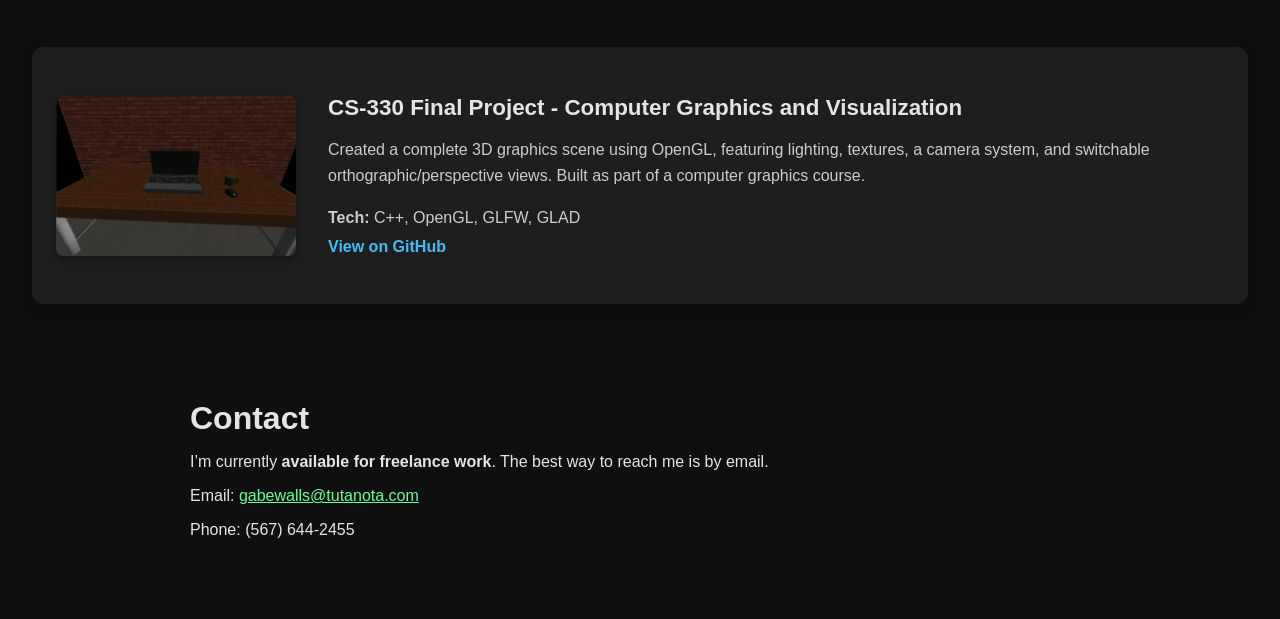
==== commit 3abdd3d5: "Refactor portfolio: add chess:riftsofchaos, update About/Experience/Contact, remove resume - Highlig" ====
--- a/index.html
+++ b/index.html
@@ -51,14 +51,10 @@
         </div>
         <div class="about-text">
           <h2>Gabriel Walls</h2>
-            <p>Hello, my name is Gabriel Walls, but you can call me Gabe.</p>
-          
-            <p>I'm currently the IT Support Team Lead at Zurcher Tire Inc. and am on track to graduate with a Bachelor of Science in Computer Science from Southern New Hampshire University by the end of August 2025.</p>
-  
-            <p>Throughout my academic journey, I’ve developed a strong foundation in object-oriented programming, algorithm design, and database development. These skills have driven me to build full-stack applications, like my Arrow Grain Calculator which is inspired by my personal interest of archery.</p>
-  
-            <p>Looking ahead, I’m excited to transition into a career in web development, software engineering, or a related field where I can contribute meaningfully and continue growing as a developer.</p>
-          
+          <p>Hello, I’m Gabe — a software developer and builder.</p>
+          <p>I’m currently a <strong>Developer I (COBOL)</strong> at <strong>Celina Insurance Group</strong> (since Sept 2, 2025), where I work on the <strong>IBM i</strong> platform modernizing and maintaining core insurance systems.</p>
+          <p>I’m also <strong>open for freelance work</strong> — especially web projects, UI/UX, and small apps/tools. If you have something in mind, I’d love to hear about it.</p>
+          <p>Outside of work, I enjoy building small products and experiments like <em>Rifts of Chaos</em>, a chess variant project, and the Arrow Grain Calculator for archers and bowhunters.</p>
         </div>
       </section>
 
@@ -103,6 +99,19 @@
       <section id="experience">
         <h2 data-aos="fade-right">Experience</h2>
         
+        <div class="experience-item" data-aos="fade-right">
+          <div class="experience-date">Sept 2025 – Present</div>
+          <div class="experience-bubble">
+            <h3>Developer I (COBOL)</h3>
+            <h4>Celina Insurance Group</h4>
+            <ul>
+              <li>Develop and maintain COBOL applications on the IBM i (AS/400) platform.</li>
+              <li>Collaborate with business teams to implement policy, billing, and claims changes.</li>
+              <li>Refactor batch and interactive programs for reliability and performance.</li>
+            </ul>
+          </div>
+        </div>
+        
          <div class="experience-item" data-aos="fade-right">
           <div class="experience-date">July 2022 – Sept 2025</div>
           <div class="experience-bubble">
@@ -112,13 +121,12 @@
               <li>Focused on object-oriented programming, data structures, and algorithms.</li>
               <li>Completed secure software, full-stack development, and OpenGL graphics coursework.</li>
               <li>Capstone: Arrow Grain Calculator – full-stack tool for archers and hunters.</li>
-              <li>Starting Master of Science in Computer Science at the end of August 2025.</li>
-            </ul>
-          </div>
-        </div>
-      
-        <div class="experience-item" data-aos="fade-right">
-          <div class="experience-date">Dec 2024 – Present</div>
+            </ul>
+          </div>
+        </div>
+      
+        <div class="experience-item" data-aos="fade-right">
+          <div class="experience-date">Dec 2024 – Aug 2025</div>
           <div class="experience-bubble">
             <h3>IT Support Team Lead</h3>
             <h4>Zurcher Tire Inc.</h4>
@@ -176,6 +184,14 @@
       <!-- Projects Section -->
       <section id="projects">
         <h2 data-aos="fade-right">Projects</h2>
+        
+        <div class="project" data-aos="fade-right">
+          <div class="project-details">
+            <h3>chess: Rifts of Chaos</h3>
+            <p>A chess-variant project exploring new mechanics and gameplay twists. Built as a passion project to experiment with game design, UI, and web delivery.</p>
+            <p><strong>Live:</strong> <a href="https://riftsofchaos.com" target="_blank" rel="noopener noreferrer">riftsofchaos.com</a></p>
+          </div>
+        </div>
       
         <div class="project" data-aos="fade-right">
           <img src="images/arrow-grain-calculator.png" alt="Arrow Grain Calculator screenshot">
@@ -197,21 +213,14 @@
           </div>
         </div>
       
-        <div class="project" data-aos="fade-right">
-          <img src="images/CS405-project.png" alt="Secure Software screenshot">
-          <div class="project-details">
-            <h3>CS-405 Final Project - Green Pace Software Policy</h3>
-            <p>This project focused on the development and presentation of a standardized C++ secure coding policy for Green Pace, covering real-world vulnerability mitigation and DevSecOps practices. I created and tested security-focused unit tests using Visual Studio, implemented static analysis tooling, and presented policy recommendations aligned with SEI CERT standards.</p>
-            <p><strong>Tech:</strong> Secure coding standards, static analysis (Cppcheck, Clang-Tidy, Fortify), encryption, DevSecOps integration, threat modeling, unit testing.</p>
-            <a href="https://github.com/GabeWalls/CS405" target="_blank">View on GitHub</a>
-          </div>
-        </div>
+        
       </section>
 
 
       <!-- Contact Section -->
       <section id="contact" data-aos="fade-right">
         <h2 data-aos="fade-right">Contact</h2>
+        <p>I’m currently <strong>available for freelance work</strong>. The best way to reach me is by email.</p>
         <p>Email: <a href="mailto:gabewalls@tutanota.com">gabewalls@tutanota.com</a></p>
         <p>Phone: (567) 644-2455</p>
       </section>
--- a/styles.css
+++ b/styles.css
@@ -135,33 +135,9 @@
   padding: 0 1.5rem;
 }
 
-.sa-actions {
-  display: flex;
-  gap: 1rem;
-  margin: 1rem 0 1.5rem;
-  flex-wrap: wrap;
-}
-
-/* Reuse your resume button style and add a filled variant */
-.resume-btn.fill {
-  background-color: #00e600;
-  color: #000;
-}
-
-/* Card matches your .experience-bubble/.project look */
-.sa-card {
-  background-color: #1e1e1e;
-  border-radius: 12px;
-  padding: 2rem;
-  box-shadow: 0 4px 12px rgba(0,0,0,0.3);
-  transition: transform 0.3s ease, box-shadow 0.3s ease;
-  text-align: left;
-}
-
-.sa-card:hover {
-  transform: translateY(-6px);
-  box-shadow: 0 6px 18px rgba(0,0,0,0.4);
-}
+/* Removed unused resume button variants */
+
+/* Removed unused .sa-card styles */
 
 #self-assessment h3 {
   margin-top: 0.25rem;
@@ -361,12 +337,7 @@
   padding: 0 1.5rem;
 }
 
-.contact {
-  max-width: 900px;
-  margin: 6rem auto;            /* More space above/below */
-  padding: 0 2rem 4rem;         /* Adds horizontal and bottom padding */
-  text-align: left;
-}
+/* Removed unused .contact wrapper styles */
 
 section:not(.about-section) {
   margin-top: 6rem;
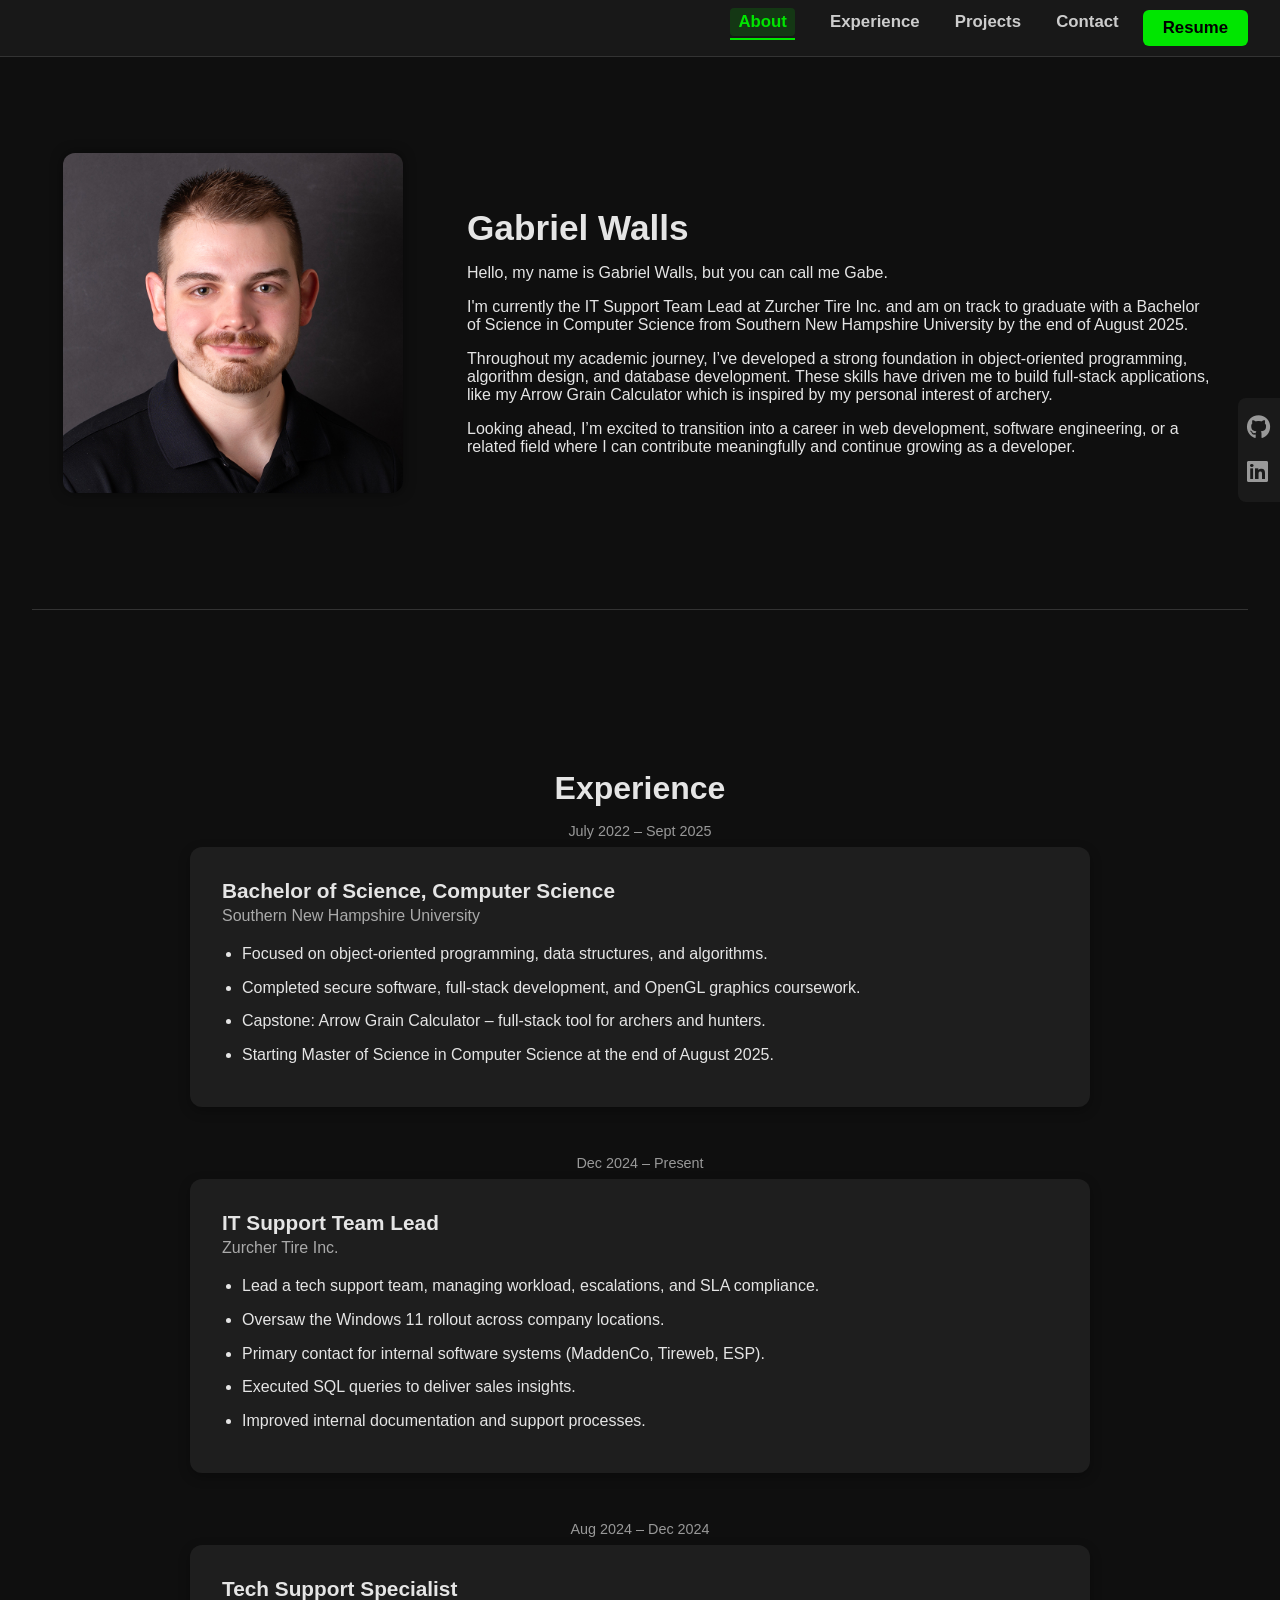
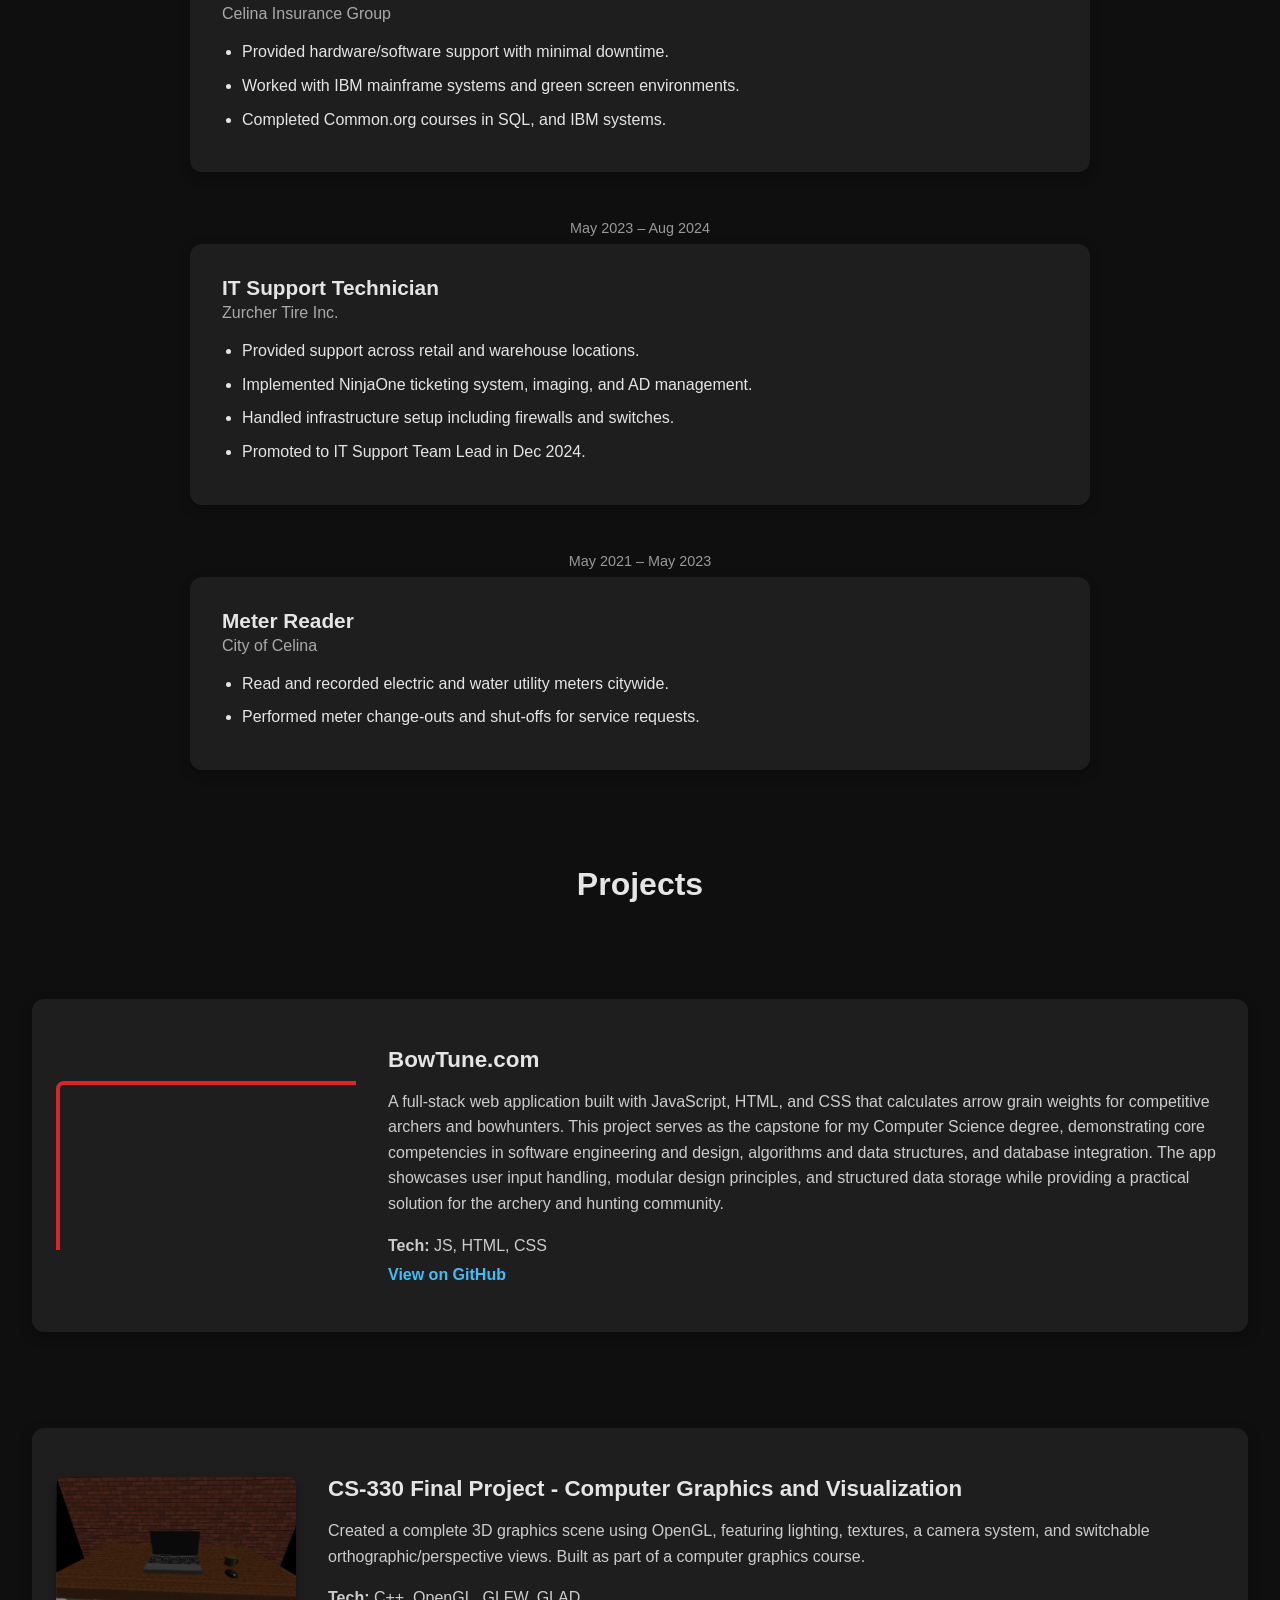
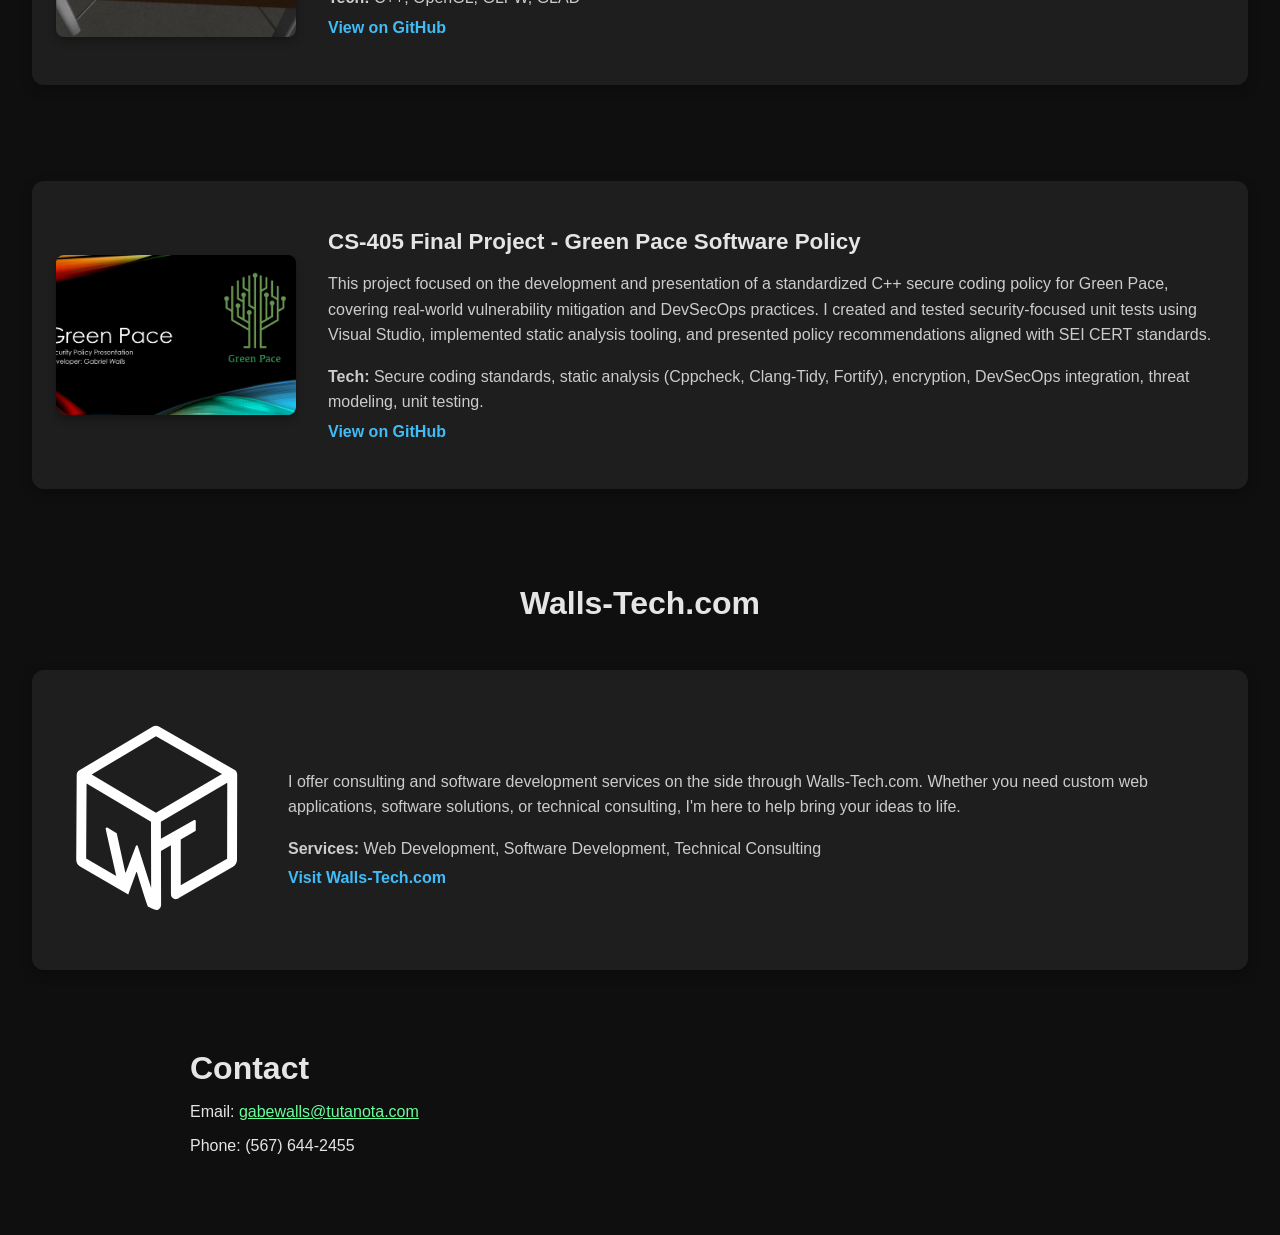
==== commit df422294: "Portfolio cleanup: Remove self-assessment, update BowTune.com, add Walls-Tech section, add resume bu" ====
--- a/index.html
+++ b/index.html
@@ -21,14 +21,14 @@
       <nav>
         <ul>
           <li><a href="#about">About</a></li>
-          <li><a href="#self-assessment">Self‑Assessment</a></li>
           <li><a href="#experience">Experience</a></li>
           <li><a href="#projects">Projects</a></li>
           <li><a href="#contact">Contact</a></li>
         </ul>
         
-      <!-- Resume button temporarily removed -->
       </nav>
+      
+      <a href="assets/Gabriel Walls Resume.pdf" download="Gabriel_Walls_Resume.pdf" class="resume-button">Resume</a>
       
      <div class="social-vertical">
       <a href="https://github.com/GabeWalls" target="_blank" aria-label="GitHub">
@@ -51,45 +51,16 @@
         </div>
         <div class="about-text">
           <h2>Gabriel Walls</h2>
-          <p>Hello, I’m Gabe — a software developer and builder.</p>
-          <p>I’m currently a <strong>Developer I (COBOL)</strong> at <strong>Celina Insurance Group</strong> (since Sept 2, 2025), where I work on the <strong>IBM i</strong> platform modernizing and maintaining core insurance systems.</p>
-          <p>I’m also <strong>open for freelance work</strong> — especially web projects, UI/UX, and small apps/tools. If you have something in mind, I’d love to hear about it.</p>
-          <p>Outside of work, I enjoy building small products and experiments like <em>Rifts of Chaos</em>, a chess variant project, and the Arrow Grain Calculator for archers and bowhunters.</p>
-        </div>
-      </section>
-
-    <!-- Self-Assessment Section -->
-    <section id="self-assessment" data-aos="fade-right">
-      <h2>Professional Self‑Assessment</h2>
-      
-      <article class="sa-body">
-        <h3>Project: Arrow Grain Calculator</h3>
-    
-        <h4>Overview</h4>
-        <p>Across the Computer Science program I grew from writing small, single‑file scripts to designing, testing, and shipping a full web application. My capstone, the Arrow Grain Calculator, shows that trajectory: a React front end with an interactive SVG arrow (software design & engineering), algorithmic calculations for shaft grains and FOC% (algorithms & data structures), and a Node/Express + MongoDB layer to persist builds (databases). Each layer was refined to meet professional expectations for clarity, maintainability, and user value.</p>
-    
-        <h4>Collaboration and Decision Making</h4>
-        <p>I used practices that create a collaborative environment even on a solo project: a PR‑first workflow, clear commit messages, and issue tracking for increments. Architectural decisions are documented (client vs. server calculations, schema constraints, and UX choices) to make the system understandable and reviewable. Iterations were guided by feedback—for example, improving hover states, grouped selection, and click‑away behavior to reduce user confusion.</p>
-    
-        <h4>Communication</h4>
-        <p>I aimed for professional‑quality communication across media: (1) visual, consistent motion/feedback such as hover lift and glow; (2) written, descriptive component/file names and comments where intent isn’t obvious; (3) oral, a code‑review video that explains architecture, trade‑offs, and enhancement rationale for a technical audience.</p>
-    
-        <h4>Software Engineering and Databases</h4>
-        <p>The front end uses modular React components (e.g., ArrowSVG) and predictable state via hooks. I emphasized cohesion by keeping calculator logic near the form and isolating visuals inside the SVG component. On the back end I designed an Express API with a Mongoose model that validates domain rules (component enums, non‑negative grains, timestamps). The UI now includes a collapsible, paginated Saved Builds panel (10 per page) to scale with data.</p>
-    
-        <h4>Algorithms and Data Structures</h4>
-        <p>Shaft grains are computed as GPI × arrow length; total grains sums component weights with validation; FOC% uses a weighted balance‑point formula across components (tip, insert, shaft, fletching, knock). I favor clarity and testability over premature optimization, and I recompute totals on the server to preserve integrity.</p>
-    
-        <h4>Security Mindset</h4>
-        <p>I added input validation and schema constraints, recomputed critical values server‑side, and kept a roadmap for future hardening: request validation (Joi/Zod), authentication/authorization for private builds, rate‑limiting, and sanitization to guard against injection. These measures anticipate adversarial behavior and protect data and resources.</p>
-    
-        <h4>How the Artifacts Fit Together</h4>
-        <p>The three enhancements, UI/UX, algorithms, and database, form a coherent, job‑ready story: I can design an experience, implement the logic behind it, and ship the data layer to support real users. This end‑to‑end capability demonstrates mastery of the program outcomes and my readiness for professional software development.</p>
-    
-        <h4>Next Steps</h4>
-        <p>Short‑term: add unit tests for FOC% and server endpoints, improve accessibility (keyboard focus and ARIA on SVG parts), and add optimistic UI for saves. Medium‑term: implement authentication and per‑user builds, add shareable links, and deploy CI with lint/test gates. Long‑term: analyze anonymized build data to recommend components and visualize performance trends.</p>
-      </article>
-    </section>
+            <p>Hello, my name is Gabriel Walls, but you can call me Gabe.</p>
+          
+            <p>I'm currently the IT Support Team Lead at Zurcher Tire Inc. and am on track to graduate with a Bachelor of Science in Computer Science from Southern New Hampshire University by the end of August 2025.</p>
+  
+            <p>Throughout my academic journey, I’ve developed a strong foundation in object-oriented programming, algorithm design, and database development. These skills have driven me to build full-stack applications, like my Arrow Grain Calculator which is inspired by my personal interest of archery.</p>
+  
+            <p>Looking ahead, I’m excited to transition into a career in web development, software engineering, or a related field where I can contribute meaningfully and continue growing as a developer.</p>
+          
+        </div>
+      </section>
 
   
   <!-- Moved this down to see if it makes about section wider.  .content was constricting about section from being wider-->
@@ -99,19 +70,6 @@
       <section id="experience">
         <h2 data-aos="fade-right">Experience</h2>
         
-        <div class="experience-item" data-aos="fade-right">
-          <div class="experience-date">Sept 2025 – Present</div>
-          <div class="experience-bubble">
-            <h3>Developer I (COBOL)</h3>
-            <h4>Celina Insurance Group</h4>
-            <ul>
-              <li>Develop and maintain COBOL applications on the IBM i (AS/400) platform.</li>
-              <li>Collaborate with business teams to implement policy, billing, and claims changes.</li>
-              <li>Refactor batch and interactive programs for reliability and performance.</li>
-            </ul>
-          </div>
-        </div>
-        
          <div class="experience-item" data-aos="fade-right">
           <div class="experience-date">July 2022 – Sept 2025</div>
           <div class="experience-bubble">
@@ -121,12 +79,13 @@
               <li>Focused on object-oriented programming, data structures, and algorithms.</li>
               <li>Completed secure software, full-stack development, and OpenGL graphics coursework.</li>
               <li>Capstone: Arrow Grain Calculator – full-stack tool for archers and hunters.</li>
-            </ul>
-          </div>
-        </div>
-      
-        <div class="experience-item" data-aos="fade-right">
-          <div class="experience-date">Dec 2024 – Aug 2025</div>
+              <li>Starting Master of Science in Computer Science at the end of August 2025.</li>
+            </ul>
+          </div>
+        </div>
+      
+        <div class="experience-item" data-aos="fade-right">
+          <div class="experience-date">Dec 2024 – Present</div>
           <div class="experience-bubble">
             <h3>IT Support Team Lead</h3>
             <h4>Zurcher Tire Inc.</h4>
@@ -184,19 +143,20 @@
       <!-- Projects Section -->
       <section id="projects">
         <h2 data-aos="fade-right">Projects</h2>
-        
+      
         <div class="project" data-aos="fade-right">
+          <div class="project-embed">
+            <div style="position: relative; padding-bottom: 56.25%; height: 0; overflow: hidden; max-width: 100%;">
+              <iframe 
+                src="https://arrow-weight-calculator-2a8100901f6d.herokuapp.com/embed" 
+                style="position: absolute; top: 0; left: 0; width: 100%; height: 100%; border: 4px solid #dc2626; border-radius: 8px;"
+                frameborder="0"
+                allowfullscreen>
+              </iframe>
+            </div>
+          </div>
           <div class="project-details">
-            <h3>chess: Rifts of Chaos</h3>
-            <p>A chess-variant project exploring new mechanics and gameplay twists. Built as a passion project to experiment with game design, UI, and web delivery.</p>
-            <p><strong>Live:</strong> <a href="https://riftsofchaos.com" target="_blank" rel="noopener noreferrer">riftsofchaos.com</a></p>
-          </div>
-        </div>
-      
-        <div class="project" data-aos="fade-right">
-          <img src="images/arrow-grain-calculator.png" alt="Arrow Grain Calculator screenshot">
-          <div class="project-details">
-            <h3>Arrow Grain Calculator (WIP)</h3>
+            <h3>BowTune.com</h3>
             <p>A full-stack web application built with JavaScript, HTML, and CSS that calculates arrow grain weights for competitive archers and bowhunters. This project serves as the capstone for my Computer Science degree, demonstrating core competencies in software engineering and design, algorithms and data structures, and database integration. The app showcases user input handling, modular design principles, and structured data storage while providing a practical solution for the archery and hunting community.</p>
             <p><strong>Tech:</strong> JS, HTML, CSS</p>
             <a href="https://github.com/GabeWalls/arrow-grain-calculator" target="_blank">View on GitHub</a>
@@ -213,14 +173,36 @@
           </div>
         </div>
       
-        
+        <div class="project" data-aos="fade-right">
+          <img src="images/CS405-project.png" alt="Secure Software screenshot">
+          <div class="project-details">
+            <h3>CS-405 Final Project - Green Pace Software Policy</h3>
+            <p>This project focused on the development and presentation of a standardized C++ secure coding policy for Green Pace, covering real-world vulnerability mitigation and DevSecOps practices. I created and tested security-focused unit tests using Visual Studio, implemented static analysis tooling, and presented policy recommendations aligned with SEI CERT standards.</p>
+            <p><strong>Tech:</strong> Secure coding standards, static analysis (Cppcheck, Clang-Tidy, Fortify), encryption, DevSecOps integration, threat modeling, unit testing.</p>
+            <a href="https://github.com/GabeWalls/CS405" target="_blank">View on GitHub</a>
+          </div>
+        </div>
+      </section>
+
+      <!-- Walls-Tech Section -->
+      <section id="walls-tech" data-aos="fade-right">
+        <h2 data-aos="fade-right">Walls-Tech.com</h2>
+        <div class="walls-tech-content">
+          <div class="walls-tech-logo">
+            <img src="assets/WallsTech-Logo(white).svg" alt="Walls-Tech Logo">
+          </div>
+          <div class="walls-tech-details">
+            <p>I offer consulting and software development services on the side through Walls-Tech.com. Whether you need custom web applications, software solutions, or technical consulting, I'm here to help bring your ideas to life.</p>
+            <p><strong>Services:</strong> Web Development, Software Development, Technical Consulting</p>
+            <a href="https://walls-tech.com" target="_blank">Visit Walls-Tech.com</a>
+          </div>
+        </div>
       </section>
 
 
       <!-- Contact Section -->
       <section id="contact" data-aos="fade-right">
         <h2 data-aos="fade-right">Contact</h2>
-        <p>I’m currently <strong>available for freelance work</strong>. The best way to reach me is by email.</p>
         <p>Email: <a href="mailto:gabewalls@tutanota.com">gabewalls@tutanota.com</a></p>
         <p>Phone: (567) 644-2455</p>
       </section>
--- a/styles.css
+++ b/styles.css
@@ -52,7 +52,7 @@
   font-weight: 600;
   font-size: 1.05rem;
   padding: 0.25rem 0;
-  transition: color 0.3s ease;
+  transition: color 0.3s ease, background-color 0.3s ease;
 }
 
 .top-nav nav ul a::after {
@@ -68,18 +68,45 @@
   transition: transform 0.3s ease;
 }
 
-.top-nav nav ul a:hover,
+.top-nav nav ul a:hover {
+  color: #00e600;
+}
+
+.top-nav nav ul a:hover::after {
+  transform: scaleX(1);
+  transform-origin: left;
+}
+
 .top-nav nav ul a.active {
   color: #00e600;
-}
-
-.top-nav nav ul a:hover::after,
+  background-color: rgba(0, 230, 0, 0.15);
+  padding: 0.25rem 0.5rem;
+  border-radius: 4px;
+}
+
 .top-nav nav ul a.active::after {
   transform: scaleX(1);
   transform-origin: left;
 }
 
-/* Resume Button styles removed */
+/* Resume Button */
+.resume-button {
+  background-color: #00e600;
+  color: #000;
+  text-decoration: none;
+  font-weight: 600;
+  font-size: 1.05rem;
+  padding: 0.5rem 1.25rem;
+  border-radius: 6px;
+  transition: background-color 0.3s ease, transform 0.2s ease;
+  margin-left: 1.5rem;
+  display: inline-block;
+}
+
+.resume-button:hover {
+  background-color: #00cc00;
+  transform: translateY(-2px);
+}
   
 /* SOCIAL LINKS */
 .social-vertical {
@@ -128,37 +155,6 @@
   max-width: 750px; /* Wider text column */
 }
 
-/* SELF-ASSESSMENT (matches your existing style) */
-#self-assessment {
-  max-width: 900px;
-  margin: 6rem auto;
-  padding: 0 1.5rem;
-}
-
-/* Removed unused resume button variants */
-
-/* Removed unused .sa-card styles */
-
-#self-assessment h3 {
-  margin-top: 0.25rem;
-  margin-bottom: 0.75rem;
-  font-size: 1.3rem;
-  color: #e5e5e5;
-}
-
-#self-assessment h4 {
-  margin-top: 1.25rem;
-  margin-bottom: 0.4rem;
-  font-weight: normal;
-  color: #aaa;
-  font-size: 1rem;
-}
-
-#self-assessment p {
-  line-height: 1.6;
-  color: #ccc;
-  margin: 0 0 0.75rem 0;
-}
 
 
 /* Image Styling */
@@ -299,6 +295,19 @@
   flex-shrink: 0;
 }
 
+.project-embed {
+  min-width: 300px;
+  flex: 0 0 300px;
+  max-width: 100%;
+}
+
+@media (max-width: 768px) {
+  .project-embed {
+    min-width: 100%;
+    flex: 1 1 100%;
+  }
+}
+
 .project-details {
   flex: 1;
   min-width: 280px;
@@ -330,6 +339,67 @@
 }
 
 
+/* WALLS-TECH SECTION */
+#walls-tech {
+  max-width: 1400px;
+  margin: 0 auto 3rem;
+  padding: 0 2rem;
+  text-align: center;
+}
+
+.walls-tech-content {
+  display: flex;
+  flex-wrap: wrap;
+  gap: 2rem;
+  align-items: center;
+  background-color: #1e1e1e;
+  border-radius: 12px;
+  margin: 0 auto;
+  margin-top: 3rem;
+  text-align: left;
+  box-shadow: 0 4px 12px rgba(0, 0, 0, 0.3);
+  transition: transform 0.3s ease, box-shadow 0.3s ease;
+  max-width: 1400px;
+  padding: 3rem 1.5rem;
+}
+
+.walls-tech-content:hover {
+  transform: translateY(-6px);
+  box-shadow: 0 8px 20px rgba(0, 0, 0, 0.5);
+}
+
+.walls-tech-logo {
+  flex-shrink: 0;
+}
+
+.walls-tech-logo img {
+  width: 200px;
+  height: auto;
+  max-width: 100%;
+}
+
+.walls-tech-details {
+  flex: 1;
+  min-width: 280px;
+}
+
+.walls-tech-details p {
+  margin-bottom: 0.5rem;
+  line-height: 1.6;
+  color: #ccc;
+}
+
+.walls-tech-details a {
+  color: #40bdf8;
+  text-decoration: none;
+  font-weight: bold;
+}
+
+.walls-tech-details a:hover {
+  color: #66d9ff;
+  text-decoration: underline;
+}
+
 /* CONTACT SECTION and other generics, excluding About */
 section#contact {
   max-width: 900px;
@@ -337,7 +407,12 @@
   padding: 0 1.5rem;
 }
 
-/* Removed unused .contact wrapper styles */
+.contact {
+  max-width: 900px;
+  margin: 6rem auto;            /* More space above/below */
+  padding: 0 2rem 4rem;         /* Adds horizontal and bottom padding */
+  text-align: left;
+}
 
 section:not(.about-section) {
   margin-top: 6rem;
